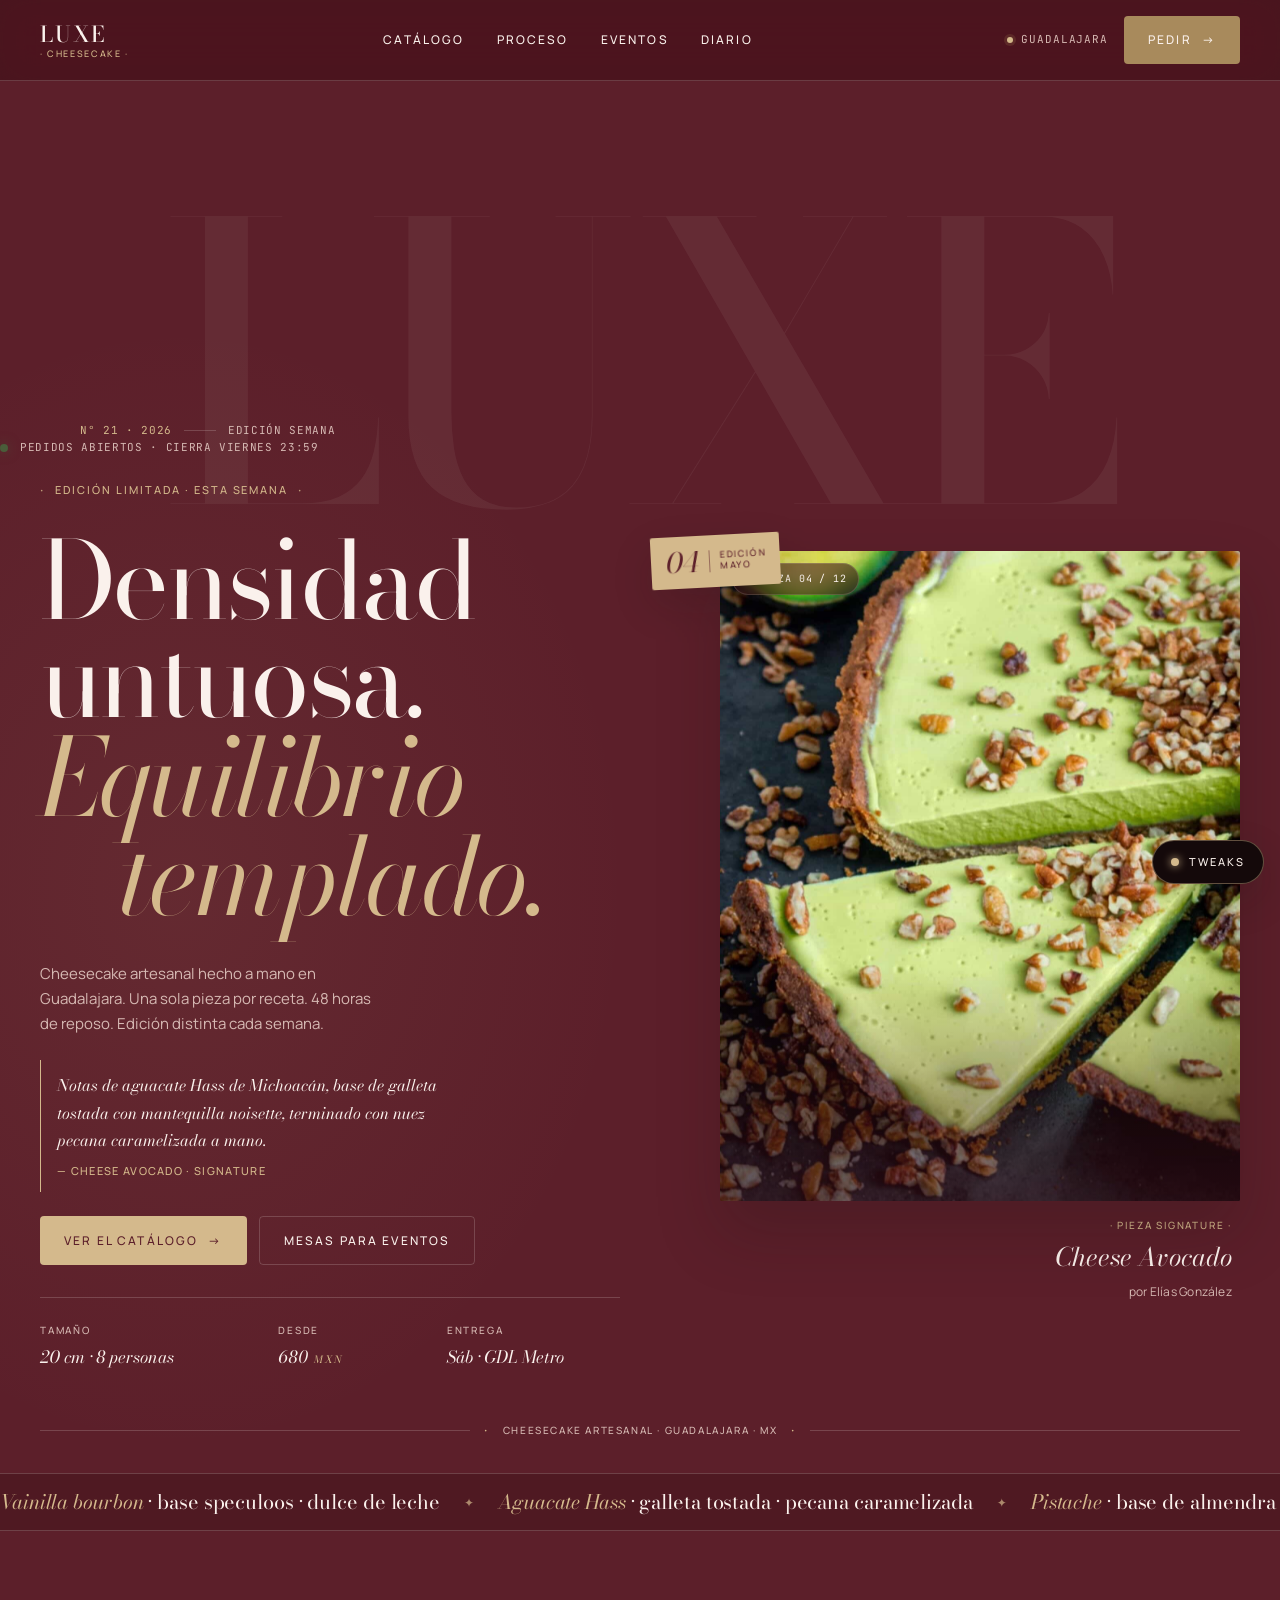
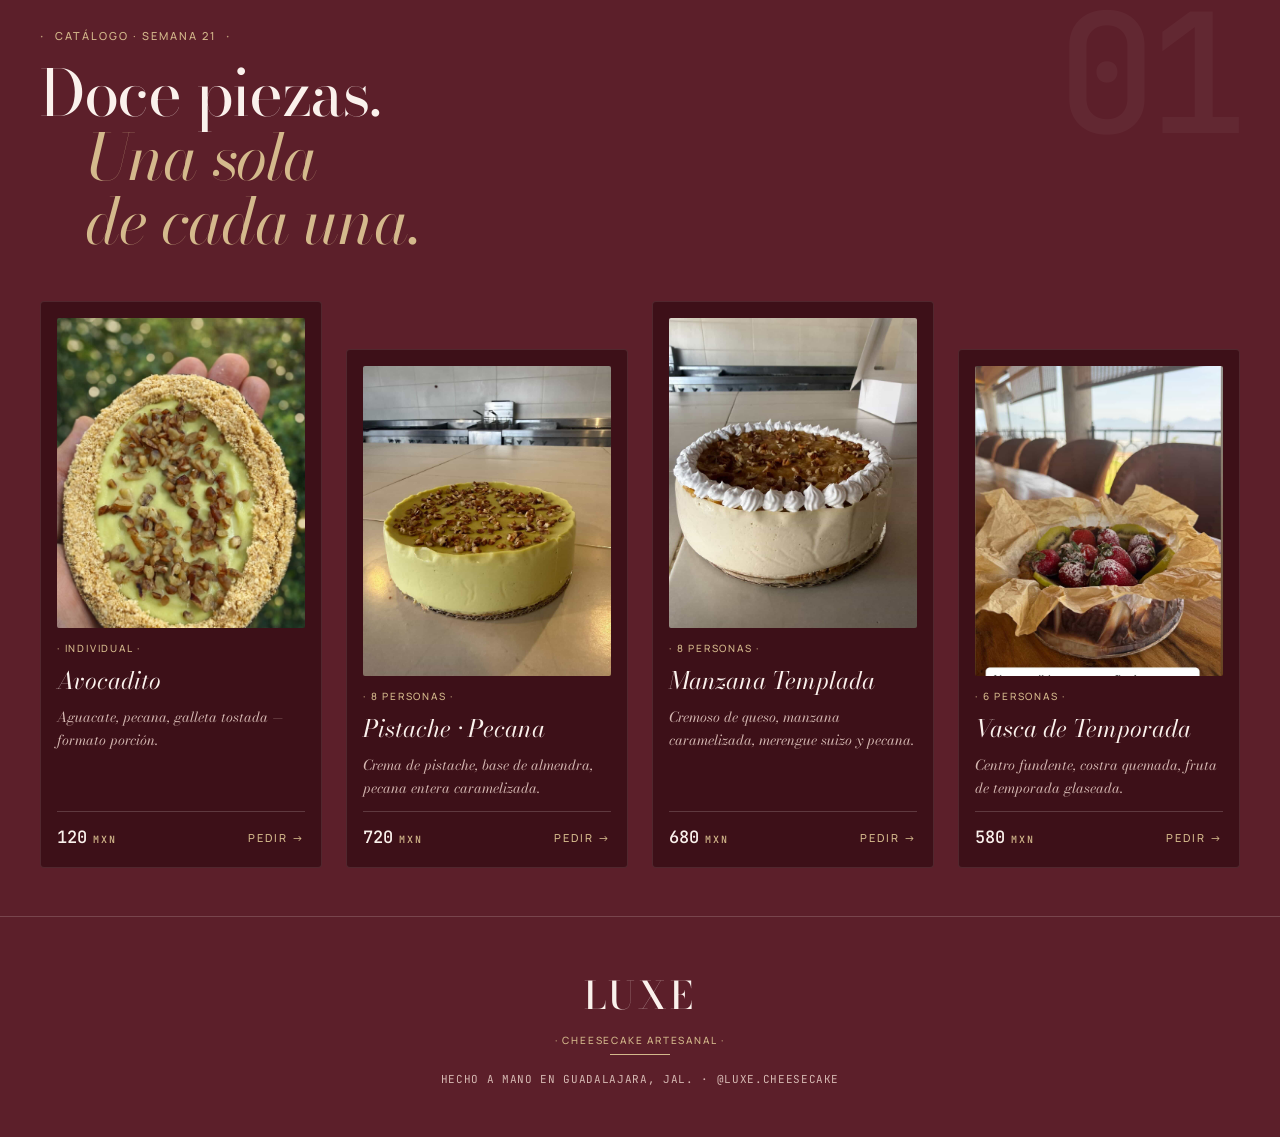
==== index.html @ f63ea3c4 "feat: landing page inicial + flow UX/UI — stagger, scroll-reveal, parallax, ambient glow - index.htm" ====
<!doctype html>
<html lang="es">
<head>
<meta charset="utf-8">
<meta name="viewport" content="width=device-width, initial-scale=1, viewport-fit=cover">
<title>LUXE Cheesecake — Cheesecake artesanal de Guadalajara</title>

<link rel="preconnect" href="https://fonts.googleapis.com">
<link rel="preconnect" href="https://fonts.gstatic.com" crossorigin>
<link rel="stylesheet" href="https://fonts.googleapis.com/css2?family=Bodoni+Moda:ital,opsz,wght@0,6..96,400;0,6..96,500;0,6..96,700;1,6..96,400;1,6..96,500;1,6..96,700&family=Manrope:wght@300;400;500;600;700&family=JetBrains+Mono:wght@400;500&display=swap">

<link rel="stylesheet" href="tokens.css">
<link rel="stylesheet" href="hero.css">
</head>
<body data-mode="cocoa">

<!-- ============================================================
     NAV
============================================================ -->
<header class="nav" data-screen-label="Nav">
  <div class="nav__inner">
    <a href="#" class="nav__brand" aria-label="LUXE Cheesecake — inicio">
      <span class="nav__word">LUXE</span>
      <span class="nav__caption">· Cheesecake ·</span>
    </a>

    <nav class="nav__links" aria-label="Principal">
      <a href="#catalogo">Catálogo</a>
      <a href="#proceso">Proceso</a>
      <a href="#eventos">Eventos</a>
      <a href="#diario">Diario</a>
    </nav>

    <div class="nav__actions">
      <span class="nav__city" aria-hidden="true">
        <span class="nav__city-dot"></span>
        Guadalajara
      </span>
      <a href="#pedir" class="btn btn--bronze">Pedir <span aria-hidden="true">→</span></a>
    </div>

    <button class="nav__menu" aria-label="Abrir menú">
      <span></span><span></span>
    </button>
  </div>
</header>


<!-- ============================================================
     HERO
============================================================ -->
<main class="hero" data-screen-label="Hero">

  <!-- watermark wordmark behind everything -->
  <div class="hero__watermark" aria-hidden="true">LUXE</div>

  <!-- left rail meta -->
  <aside class="hero__rail" aria-hidden="true">
    <span class="hero__rail-num">N° 21 · 2026</span>
    <span class="hero__rail-line"></span>
    <span class="hero__rail-label">Edición semana</span>
  </aside>

  <!-- right rail status -->
  <aside class="hero__status" aria-hidden="true">
    <span class="hero__status-dot"></span>
    <span class="hero__status-text">Pedidos abiertos · cierra viernes 23:59</span>
  </aside>

  <div class="hero__grid">

    <!-- LEFT — copy -->
    <div class="hero__copy">

      <p class="eyebrow">
        <span class="eyebrow__dot">·</span>
        Edición limitada · Esta semana
        <span class="eyebrow__dot">·</span>
      </p>

      <h1 class="hero__title">
        <span class="hero__title-line">Densidad untuosa.</span>
        <span class="hero__title-line"><em>Equilibrio</em></span>
        <span class="hero__title-line"><em>templado.</em></span>
      </h1>

      <p class="hero__lede">
        Cheesecake artesanal hecho a mano en Guadalajara.
        Una sola pieza por receta. 48 horas de reposo.
        Edición distinta cada semana.
      </p>

      <blockquote class="tasting-note">
        <p>
          <em>Notas de aguacate Hass de Michoacán,
          base de galleta tostada con mantequilla noisette,
          terminado con nuez pecana caramelizada a mano.</em>
        </p>
        <cite>— Cheese Avocado · signature</cite>
      </blockquote>

      <div class="hero__cta-row">
        <a href="#catalogo" class="btn btn--primary">
          Ver el catálogo
          <span class="btn__arrow" aria-hidden="true">→</span>
        </a>
        <a href="#eventos" class="btn btn--ghost">
          Mesas para eventos
        </a>
      </div>

      <dl class="hero__specs">
        <div>
          <dt>Tamaño</dt>
          <dd>20 cm · 8 personas</dd>
        </div>
        <div>
          <dt>Desde</dt>
          <dd class="price"><span class="price__amount">680</span><span class="price__currency">MXN</span></dd>
        </div>
        <div>
          <dt>Entrega</dt>
          <dd>Sáb · GDL Metro</dd>
        </div>
      </dl>
    </div>

    <!-- RIGHT — photo -->
    <figure class="hero__photo">
      <div class="hero__photo-frame">
        <img
          src="assets/cheese-avocado-editorial.jpg"
          alt="Cheese Avocado: cheesecake artesanal de aguacate con nuez pecana sobre base oscura"
          fetchpriority="high">
        <span class="hero__photo-meta">
          <span class="hero__photo-meta-dot"></span>
          Pieza 04 / 12
        </span>
      </div>

      <figcaption class="hero__photo-caption">
        <span class="hero__photo-caption-eyebrow">· Pieza signature ·</span>
        <span class="hero__photo-caption-name"><em>Cheese Avocado</em></span>
        <span class="hero__photo-caption-by">por Elías González</span>
      </figcaption>

      <!-- floating tag -->
      <span class="hero__photo-tag">
        <span class="hero__photo-tag-num">04</span>
        <span class="hero__photo-tag-divider"></span>
        <span class="hero__photo-tag-label">Edición<br>Mayo</span>
      </span>
    </figure>
  </div>

  <!-- bottom rule + scroll cue -->
  <div class="hero__floor">
    <div class="hero__floor-lockup">
      <span class="hero__floor-rule"></span>
      <span class="hero__floor-mark">·</span>
      <span class="hero__floor-text">Cheesecake artesanal · Guadalajara · MX</span>
      <span class="hero__floor-mark">·</span>
      <span class="hero__floor-rule"></span>
    </div>
  </div>

</main>


<!-- ============================================================
     TICKER — tasting notes marquee
============================================================ -->
<section class="ticker" aria-hidden="true">
  <div class="ticker__track">
    <!-- repeat content twice for seamless loop -->
    <div class="ticker__group">
      <span class="ticker__item"><em>Vainilla bourbon</em> · base speculoos · dulce de leche</span>
      <span class="ticker__dot">✦</span>
      <span class="ticker__item"><em>Aguacate Hass</em> · galleta tostada · pecana caramelizada</span>
      <span class="ticker__dot">✦</span>
      <span class="ticker__item"><em>Pistache</em> · base de almendra · pecana entera</span>
      <span class="ticker__dot">✦</span>
      <span class="ticker__item"><em>Manzana caramelizada</em> · cremoso de queso · merengue suizo</span>
      <span class="ticker__dot">✦</span>
      <span class="ticker__item"><em>Limón Persa</em> · galleta cremosa · ralladura fresca</span>
      <span class="ticker__dot">✦</span>
      <span class="ticker__item"><em>Tarta vasca</em> · centro fundente · fruta de temporada</span>
      <span class="ticker__dot">✦</span>
    </div>
    <div class="ticker__group" aria-hidden="true">
      <span class="ticker__item"><em>Vainilla bourbon</em> · base speculoos · dulce de leche</span>
      <span class="ticker__dot">✦</span>
      <span class="ticker__item"><em>Aguacate Hass</em> · galleta tostada · pecana caramelizada</span>
      <span class="ticker__dot">✦</span>
      <span class="ticker__item"><em>Pistache</em> · base de almendra · pecana entera</span>
      <span class="ticker__dot">✦</span>
      <span class="ticker__item"><em>Manzana caramelizada</em> · cremoso de queso · merengue suizo</span>
      <span class="ticker__dot">✦</span>
      <span class="ticker__item"><em>Limón Persa</em> · galleta cremosa · ralladura fresca</span>
      <span class="ticker__dot">✦</span>
      <span class="ticker__item"><em>Tarta vasca</em> · centro fundente · fruta de temporada</span>
      <span class="ticker__dot">✦</span>
    </div>
  </div>
</section>


<!-- ============================================================
     ESTA SEMANA — mini gallery to round out the page
============================================================ -->
<section class="thisweek" id="catalogo" data-screen-label="Esta semana">
  <header class="thisweek__head">
    <span class="thisweek__num" aria-hidden="true">01</span>
    <p class="eyebrow eyebrow--solo">
      <span class="eyebrow__dot">·</span>
      Catálogo · Semana 21
      <span class="eyebrow__dot">·</span>
    </p>
    <h2 class="thisweek__title">
      Doce piezas.
      <span class="thisweek__title-cont"><em>Una sola</em><br><em>de cada una.</em></span>
    </h2>
  </header>

  <div class="thisweek__grid">
    <article class="card">
      <div class="card__img">
        <img src="assets/avocadito-hand.jpg" alt="Avocadito individual" loading="lazy">
      </div>
      <p class="card__cat">· Individual ·</p>
      <h3 class="card__name"><em>Avocadito</em></h3>
      <p class="card__note"><em>Aguacate, pecana, galleta tostada — formato porción.</em></p>
      <div class="card__foot">
        <span class="price"><span class="price__amount">120</span><span class="price__currency">MXN</span></span>
        <a href="#" class="card__cta">Pedir →</a>
      </div>
    </article>

    <article class="card">
      <div class="card__img">
        <img src="assets/pistache.jpg" alt="Cheesecake de pistache con pecana" loading="lazy">
      </div>
      <p class="card__cat">· 8 personas ·</p>
      <h3 class="card__name"><em>Pistache · Pecana</em></h3>
      <p class="card__note"><em>Crema de pistache, base de almendra, pecana entera caramelizada.</em></p>
      <div class="card__foot">
        <span class="price"><span class="price__amount">720</span><span class="price__currency">MXN</span></span>
        <a href="#" class="card__cta">Pedir →</a>
      </div>
    </article>

    <article class="card">
      <div class="card__img">
        <img src="assets/merengue-caramelo.jpg" alt="Cheesecake con merengue y caramelo" loading="lazy">
      </div>
      <p class="card__cat">· 8 personas ·</p>
      <h3 class="card__name"><em>Manzana Templada</em></h3>
      <p class="card__note"><em>Cremoso de queso, manzana caramelizada, merengue suizo y pecana.</em></p>
      <div class="card__foot">
        <span class="price"><span class="price__amount">680</span><span class="price__currency">MXN</span></span>
        <a href="#" class="card__cta">Pedir →</a>
      </div>
    </article>

    <article class="card">
      <div class="card__img">
        <img src="assets/tarta-vasca.jpg" alt="Tarta vasca con fresa y kiwi" loading="lazy">
      </div>
      <p class="card__cat">· 6 personas ·</p>
      <h3 class="card__name"><em>Vasca de Temporada</em></h3>
      <p class="card__note"><em>Centro fundente, costra quemada, fruta de temporada glaseada.</em></p>
      <div class="card__foot">
        <span class="price"><span class="price__amount">580</span><span class="price__currency">MXN</span></span>
        <a href="#" class="card__cta">Pedir →</a>
      </div>
    </article>
  </div>
</section>


<!-- ============================================================
     FOOTER MINI
============================================================ -->
<footer class="footmini">
  <div class="footmini__lockup">
    <span class="footmini__word">LUXE</span>
    <span class="footmini__caption">· CHEESECAKE ARTESANAL ·</span>
    <span class="footmini__rule"></span>
  </div>
  <p class="footmini__sign">
    Hecho a mano en Guadalajara, Jal. · @luxe.cheesecake
  </p>
</footer>


<!-- ============================================================
     TWEAKS PANEL (mode switcher)
============================================================ -->
<div id="tweak-root"></div>

<script>
/* ------------------------------------------------------------
   EDITMODE — surface switcher (cocoa | blush | wine)
------------------------------------------------------------ */
const TWEAK_DEFAULTS = /*EDITMODE-BEGIN*/{
  "mode": "wine"
}/*EDITMODE-END*/;
</script>

<script src="hero.js" defer></script>

</body>
</html>
---- tokens.css ----
/* ============================================================
   LUXE CHEESECAKE — DESIGN TOKENS v2.0
   Sistema dual · Nude/Bronce light primary + Cocoa/Wine dark editorial
   ============================================================
   Importar antes que cualquier otra hoja:
   <link rel="stylesheet" href="/tokens.css">
   ============================================================ */

:root {
  /* ----------------------------------------------------------
     01 — COLOR
     Surface primaria: rosa polvo / nude denso (no pastel)
     Surface secundaria: cocoa / wine (dark editorial moments)
     Bridge: bronce + ink (funcionan en ambos modos)
     ---------------------------------------------------------- */

  /* ROSA / NUDE — surface primaria (evolución del blush logo) */
  --rosa-50:  #FAF1EC;   /* paper, lightest — fondo claro casi blanco cálido */
  --rosa-100: #F2DDD0;   /* blush base, fondo signature */
  --rosa-200: #E5C2AF;   /* nude midtone, cards sobre blush */
  --rosa-300: #D4A89B;   /* rosa polvo, mid signature */
  --rosa-400: #B58B74;   /* nude denso, profundidad */
  --rosa-500: #A66A5A;   /* terracota, acento drama sobre claro */

  /* BRONCE / GOLD — accent firma, bridge entre modos */
  --bronce-300: #D4B98C;   /* highlight sobre dark */
  --bronce-400: #C9A574;
  --bronce-500: #A88A5C;   /* SIGNATURE — matches "CHEESECAKE" del logo */
  --bronce-600: #8B6F44;   /* hover, focus */
  --bronce-700: #6E5632;   /* deep, sobre claro */

  /* INK — negro cálido (matches "LUXE" del logo) */
  --ink-950: #14090A;     /* dark mode surface principal */
  --ink-900: #1F1410;     /* dark mode cards */
  --ink-800: #2D1F1A;     /* dark mode elevación */
  --ink-700: #3D2A22;     /* dark mode bordes */
  --ink:     #1A1414;     /* TEXTO sobre claro / serif display LUXE */
  --ink-muted: #5C4036;
  --ink-faint: #8A6D5F;

  /* WINE — drama editorial */
  --wine:      #5C1F2A;
  --wine-deep: #3D1018;

  /* PAPER (texto sobre dark) */
  --paper:        var(--rosa-50);
  --paper-muted:  #C9B5A8;
  --paper-faint:  #8A7868;

  /* Funcionales */
  --hairline:        rgba(26, 20, 20, 0.14);
  --hairline-paper:  rgba(250, 241, 236, 0.18);
  --hairline-bronce: rgba(168, 138, 92, 0.4);

  /* Estados */
  --success: #4A5D3A;
  --error:   #8B2A2A;
  --warning: var(--bronce-600);

  /* ----------------------------------------------------------
     02 — TIPOGRAFÍA
     Display: Bodoni Moda — matches LUXE wordmark del logo (Didone)
     Body:    Manrope — clean, working sans
     Mono:    JetBrains Mono — specs y precios
     ---------------------------------------------------------- */

  --font-display: 'Bodoni Moda', 'Playfair Display', 'Times New Roman', Georgia, serif;
  --font-body:    'Manrope', -apple-system, BlinkMacSystemFont, system-ui, sans-serif;
  --font-mono:    'JetBrains Mono', 'SF Mono', Menlo, monospace;

  /* Escala fluida */
  --text-xs:    0.75rem;                            /* 12px */
  --text-sm:    0.875rem;                           /* 14px */
  --text-base:  1rem;                               /* 16px */
  --text-lg:    1.125rem;                           /* 18px */
  --text-xl:    1.25rem;                            /* 20px */
  --text-2xl:   1.5rem;                             /* 24px */
  --text-3xl:   clamp(1.75rem, 4vw, 2.25rem);       /* 28–36 */
  --text-4xl:   clamp(2rem, 5vw, 3rem);             /* 32–48 */
  --text-5xl:   clamp(2.5rem, 7vw, 4.5rem);         /* 40–72 */
  --text-display: clamp(3rem, 14vw, 10rem);         /* 48–160 — wordmark scale */

  /* Leading */
  --leading-tight:   1.0;
  --leading-snug:    1.15;
  --leading-normal:  1.4;
  --leading-relaxed: 1.6;
  --leading-loose:   1.85;

  /* Tracking */
  --tracking-tight: -0.02em;     /* display Bodoni */
  --tracking-normal: 0;
  --tracking-wide:   0.04em;
  --tracking-caps:   0.18em;     /* tracked caps signature (matches "CHEESECAKE ARTESANAL") */
  --tracking-caps-tight: 0.12em;

  /* ----------------------------------------------------------
     03 — ESPACIO
     ---------------------------------------------------------- */
  --space-1:  0.25rem;
  --space-2:  0.5rem;
  --space-3:  0.75rem;
  --space-4:  1rem;
  --space-5:  1.5rem;
  --space-6:  2rem;
  --space-7:  3rem;
  --space-8:  4rem;
  --space-9:  6rem;
  --space-10: 8rem;

  /* Contenedores */
  --container-sm:  640px;
  --container-md:  960px;
  --container-lg:  1200px;
  --container-xl:  1440px;
  --gutter:        clamp(1.25rem, 4vw, 2.5rem);

  /* ----------------------------------------------------------
     04 — RADII (luxury = mínimo)
     ---------------------------------------------------------- */
  --radius-xs:   2px;
  --radius-sm:   4px;
  --radius-md:   8px;
  --radius-lg:   12px;
  --radius-pill: 9999px;

  /* ----------------------------------------------------------
     05 — SOMBRAS (tinte cálido)
     ---------------------------------------------------------- */
  --shadow-sm: 0 1px 2px rgba(26, 20, 20, 0.06);
  --shadow-md: 0 4px 16px rgba(26, 20, 20, 0.10);
  --shadow-lg: 0 16px 40px rgba(26, 20, 20, 0.16);
  --shadow-xl: 0 32px 64px rgba(26, 20, 20, 0.22);

  --glow-bronce: 0 0 32px rgba(168, 138, 92, 0.35);

  /* ----------------------------------------------------------
     06 — MOTION
     ---------------------------------------------------------- */
  --ease-out:    cubic-bezier(0.16, 1, 0.3, 1);
  --ease-in-out: cubic-bezier(0.65, 0, 0.35, 1);
  --duration-fast:  150ms;
  --duration-base:  240ms;
  --duration-slow:  480ms;

  /* ----------------------------------------------------------
     07 — Z-INDEX
     ---------------------------------------------------------- */
  --z-card:    10;
  --z-sticky:  100;
  --z-nav:     500;
  --z-modal:   1000;

  /* ----------------------------------------------------------
     08 — TOUCH / SAFE AREA
     ---------------------------------------------------------- */
  --touch-min: 44px;
  --safe-top:    env(safe-area-inset-top, 0);
  --safe-bottom: env(safe-area-inset-bottom, 0);
  --safe-left:   env(safe-area-inset-left, 0);
  --safe-right:  env(safe-area-inset-right, 0);
}

/* ============================================================
   THEME — Blush surface por defecto (la marca vive en claro)
   El dark mode se activa por sección con .surface-cocoa o .surface-wine
   ============================================================ */

body {
  background: var(--rosa-100);
  color: var(--ink);
  font-family: var(--font-body);
  font-size: var(--text-base);
  line-height: var(--leading-relaxed);
  -webkit-font-smoothing: antialiased;
  text-rendering: optimizeLegibility;
}

/* Surface variants — alternar por sección/canal */
.surface-blush { background: var(--rosa-100); color: var(--ink); }
.surface-nude  { background: var(--rosa-200); color: var(--ink); }
.surface-cream { background: var(--rosa-50);  color: var(--ink); }
.surface-terra { background: var(--rosa-500); color: var(--rosa-50); }
.surface-cocoa { background: var(--ink-950); color: var(--paper); }
.surface-wine  { background: var(--wine);    color: var(--rosa-50); }
---- hero.css ----
/* ============================================================
   LUXE CHEESECAKE — Hero page
   ============================================================ */

*, *::before, *::after { box-sizing: border-box; margin: 0; padding: 0; }

html { -webkit-text-size-adjust: 100%; }

body {
  font-family: var(--font-body);
  font-size: var(--text-base);
  line-height: var(--leading-relaxed);
  -webkit-font-smoothing: antialiased;
  text-rendering: optimizeLegibility;
  overflow-x: hidden;
}

img { display: block; max-width: 100%; height: auto; }
button { font: inherit; cursor: pointer; border: none; background: none; color: inherit; }
a { color: inherit; text-decoration: none; }

/* ============================================================
   MODE TOKENS  — driven by [data-mode] on <body>
============================================================ */
body {
  --hero-bg: var(--ink-950);
  --hero-fg: var(--paper);
  --hero-fg-soft: var(--paper-muted);
  --hero-accent: var(--bronce-300);
  --hero-accent-hover: var(--bronce-400);
  --hero-rule: var(--hairline-paper);
  --hero-card-bg: var(--ink-900);
  --hero-card-border: var(--ink-800);
  --hero-mode-light: 0;     /* 0 dark, 1 light */
  --hero-tint: 16, 8, 9;    /* rgb fragment for overlays */

  background: var(--hero-bg);
  color: var(--hero-fg);
  transition: background var(--duration-slow) var(--ease-out),
              color var(--duration-slow) var(--ease-out);
}

body[data-mode="blush"] {
  --hero-bg: var(--rosa-100);
  --hero-fg: var(--ink);
  --hero-fg-soft: var(--ink-muted);
  --hero-accent: var(--bronce-500);
  --hero-accent-hover: var(--bronce-600);
  --hero-rule: var(--hairline);
  --hero-card-bg: var(--rosa-50);
  --hero-card-border: var(--rosa-200);
  --hero-mode-light: 1;
  --hero-tint: 242, 221, 208;
}

body[data-mode="wine"] {
  --hero-bg: var(--wine);
  --hero-fg: var(--rosa-50);
  --hero-fg-soft: #d6b9b3;
  --hero-accent: var(--bronce-300);
  --hero-accent-hover: var(--bronce-400);
  --hero-rule: rgba(250, 241, 236, 0.18);
  --hero-card-bg: var(--wine-deep);
  --hero-card-border: rgba(250, 241, 236, 0.10);
  --hero-mode-light: 0;
  --hero-tint: 61, 16, 24;
}


/* ============================================================
   NAV
============================================================ */
.nav {
  position: sticky;
  top: 0;
  z-index: var(--z-nav);
  padding-top: var(--safe-top);
  background: rgba(var(--hero-tint), 0.6);
  backdrop-filter: blur(18px) saturate(120%);
  -webkit-backdrop-filter: blur(18px) saturate(120%);
  border-bottom: 1px solid var(--hero-rule);
}
.nav__inner {
  max-width: var(--container-xl);
  margin: 0 auto;
  padding: var(--space-4) var(--gutter);
  display: grid;
  grid-template-columns: auto 1fr auto;
  align-items: center;
  gap: var(--space-6);
}

.nav__brand {
  display: inline-flex;
  flex-direction: column;
  align-items: flex-start;
  line-height: 1;
  gap: 4px;
}
.nav__word {
  font-family: var(--font-display);
  font-weight: 500;
  font-size: 22px;
  letter-spacing: 0.08em;
  color: var(--hero-fg);
}
.nav__caption {
  font-family: var(--font-body);
  font-weight: 500;
  font-size: 9px;
  letter-spacing: var(--tracking-caps);
  text-transform: uppercase;
  color: var(--hero-accent);
}

.nav__links {
  display: flex;
  gap: var(--space-6);
  justify-content: center;
  font-family: var(--font-body);
  font-weight: 500;
  font-size: 12px;
  letter-spacing: var(--tracking-caps);
  text-transform: uppercase;
  color: var(--hero-fg);
}
.nav__links a {
  position: relative;
  padding: 8px 0;
  transition: color var(--duration-base) var(--ease-out);
}
.nav__links a::after {
  content: "";
  position: absolute;
  left: 0; right: 0; bottom: 2px;
  height: 1px;
  background: var(--hero-accent);
  transform: scaleX(0);
  transform-origin: left;
  transition: transform var(--duration-base) var(--ease-out);
}
.nav__links a:hover { color: var(--hero-accent); }
.nav__links a:hover::after { transform: scaleX(1); }

.nav__actions {
  display: flex;
  align-items: center;
  gap: var(--space-4);
}
.nav__city {
  display: inline-flex;
  align-items: center;
  gap: 8px;
  font-family: var(--font-mono);
  font-size: 11px;
  letter-spacing: 0.08em;
  text-transform: uppercase;
  color: var(--hero-fg-soft);
}
.nav__city-dot {
  width: 6px; height: 6px;
  border-radius: 50%;
  background: var(--hero-accent);
  box-shadow: 0 0 0 3px rgba(168, 138, 92, 0.18);
  animation: pulse 2.4s ease-in-out infinite;
}
@keyframes pulse {
  0%, 100% { box-shadow: 0 0 0 3px rgba(168, 138, 92, 0.18); }
  50%      { box-shadow: 0 0 0 6px rgba(168, 138, 92, 0.05); }
}

.nav__menu { display: none; width: 44px; height: 44px; flex-direction: column; gap: 5px; justify-content: center; align-items: center; }
.nav__menu span { width: 22px; height: 1px; background: var(--hero-fg); }

@media (max-width: 900px) {
  .nav__inner { grid-template-columns: auto 1fr auto; gap: var(--space-3); }
  .nav__links { display: none; }
  .nav__city { display: none; }
  .nav__menu { display: flex; }
}


/* ============================================================
   BUTTONS
============================================================ */
.btn {
  display: inline-flex;
  align-items: center;
  justify-content: center;
  gap: 10px;
  min-height: 48px;
  padding: 14px var(--space-5);
  font-family: var(--font-body);
  font-weight: 500;
  font-size: 12px;
  letter-spacing: var(--tracking-caps);
  text-transform: uppercase;
  border-radius: var(--radius-sm);
  transition: all var(--duration-base) var(--ease-out);
  white-space: nowrap;
}
.btn__arrow { transition: transform var(--duration-base) var(--ease-out); }
.btn:hover .btn__arrow { transform: translateX(4px); }

.btn--bronze {
  background: var(--bronce-500);
  color: var(--rosa-50);
}
.btn--bronze:hover {
  background: var(--bronce-600);
  box-shadow: var(--glow-bronce);
}

.btn--primary {
  background: var(--hero-accent);
  color: var(--hero-bg);
}
.btn--primary:hover {
  background: var(--hero-accent-hover);
  box-shadow: var(--glow-bronce);
}

.btn--ghost {
  background: transparent;
  color: var(--hero-fg);
  border: 1px solid var(--hero-rule);
}
.btn--ghost:hover {
  border-color: var(--hero-accent);
  color: var(--hero-accent);
}


/* ============================================================
   EYEBROW (signature caption pattern)
============================================================ */
.eyebrow {
  display: inline-flex;
  align-items: center;
  gap: 10px;
  font-family: var(--font-body);
  font-weight: 500;
  font-size: 11px;
  letter-spacing: var(--tracking-caps);
  text-transform: uppercase;
  color: var(--hero-accent);
}
.eyebrow__dot {
  font-size: 14px;
  line-height: 0;
  opacity: 0.8;
}
.eyebrow--solo {
  display: inline-flex;
}


/* ============================================================
   HERO
============================================================ */
.hero {
  position: relative;
  min-height: calc(100svh - 64px);
  padding: var(--space-7) var(--gutter) var(--space-6);
  overflow: hidden;
  isolation: isolate;
}

/* WATERMARK wordmark */
.hero__watermark {
  position: absolute;
  inset: auto 0 -8vw 0;
  text-align: center;
  font-family: var(--font-display);
  font-weight: 500;
  font-size: clamp(180px, 30vw, 460px);
  letter-spacing: -0.03em;
  line-height: 0.7;
  color: var(--hero-fg);
  opacity: 0.035;
  pointer-events: none;
  z-index: -1;
  user-select: none;
  will-change: transform;
  transition: opacity var(--duration-slow) var(--ease-out);
}
body[data-mode="blush"] .hero__watermark { opacity: 0.06; }
body[data-mode="wine"] .hero__watermark { opacity: 0.055; }

/* RAILS (left + right floating meta) */
.hero__rail,
.hero__status {
  position: absolute;
  top: var(--space-5);
  display: flex;
  align-items: center;
  gap: 12px;
  font-family: var(--font-mono);
  font-size: 11px;
  letter-spacing: 0.06em;
  text-transform: uppercase;
  color: var(--hero-fg-soft);
  z-index: 1;
}
.hero__rail { left: var(--gutter); }
.hero__status { right: var(--gutter); }

.hero__rail-num { color: var(--hero-accent); }
.hero__rail-line {
  width: 32px; height: 1px;
  background: var(--hero-rule);
}
.hero__status-dot {
  width: 8px; height: 8px;
  background: var(--success);
  border-radius: 50%;
  box-shadow: 0 0 12px rgba(74, 93, 58, 0.6);
}

@media (max-width: 900px) {
  .hero__rail, .hero__status { display: none; }
}


/* ============================================================
   HERO GRID
============================================================ */
.hero__grid {
  max-width: var(--container-xl);
  margin: 0 auto;
  display: grid;
  grid-template-columns: 1.05fr 0.95fr;
  gap: clamp(2rem, 5vw, 5rem);
  align-items: center;
  min-height: calc(100svh - 200px);
  padding-top: var(--space-7);
}

@media (max-width: 900px) {
  .hero { padding-top: var(--space-5); }
  .hero__grid {
    grid-template-columns: 1fr;
    min-height: 0;
    padding-top: var(--space-5);
    gap: var(--space-6);
  }
}


/* ============================================================
   HERO COPY (left)
============================================================ */
.hero__copy {
  display: flex;
  flex-direction: column;
  gap: var(--space-5);
  max-width: 580px;
}

.hero__title {
  font-family: var(--font-display);
  font-weight: 400;
  font-size: clamp(48px, 8.4vw, 132px);
  line-height: 0.92;
  letter-spacing: -0.025em;
  color: var(--hero-fg);
  margin: var(--space-2) 0 var(--space-3);
}
.hero__title-line {
  display: block;
  animation: rise var(--duration-slow) var(--ease-out) both;
}
.hero__title-line:nth-child(1) { animation-delay: 80ms; }
.hero__title-line:nth-child(2) { animation-delay: 220ms; }
.hero__title-line:nth-child(3) { animation-delay: 340ms; }
.hero__title em {
  font-style: italic;
  font-weight: 400;
  color: var(--hero-accent);
}
.hero__title-line:nth-child(2) em,
.hero__title-line:nth-child(3) em {
  /* slight indent on italic continuation for editorial rhythm */
  display: inline-block;
}
.hero__title-line:nth-child(3) {
  padding-left: clamp(1.5rem, 6vw, 5rem);
}

@keyframes rise {
  from { transform: translateY(18px); filter: blur(2px); }
  to   { transform: translateY(0); filter: blur(0); }
}

.hero__lede {
  font-family: var(--font-body);
  font-weight: 400;
  font-size: clamp(15px, 1.05vw, 17px);
  line-height: 1.65;
  color: var(--hero-fg-soft);
  max-width: 38ch;
  animation: rise var(--duration-slow) var(--ease-out) 480ms both;
}

/* TASTING NOTE */
.tasting-note {
  position: relative;
  padding: var(--space-3) 0 var(--space-3) var(--space-4);
  border-left: 1px solid var(--hero-accent);
  max-width: 42ch;
  animation: rise var(--duration-slow) var(--ease-out) 620ms both;
}
.tasting-note p {
  font-family: var(--font-display);
  font-weight: 400;
  font-style: italic;
  font-size: clamp(16px, 1.1vw, 19px);
  line-height: 1.7;
  color: var(--hero-fg);
}
.tasting-note p em { font-style: italic; }
.tasting-note cite {
  display: block;
  margin-top: var(--space-2);
  font-family: var(--font-body);
  font-style: normal;
  font-weight: 500;
  font-size: 11px;
  letter-spacing: var(--tracking-caps-tight);
  text-transform: uppercase;
  color: var(--hero-accent);
}

/* CTA row */
.hero__cta-row {
  display: flex;
  gap: var(--space-3);
  flex-wrap: wrap;
  animation: rise var(--duration-slow) var(--ease-out) 760ms both;
}

/* SPECS */
.hero__specs {
  display: grid;
  grid-template-columns: repeat(3, auto);
  gap: clamp(1.5rem, 4vw, 3rem);
  padding-top: var(--space-5);
  margin-top: var(--space-2);
  border-top: 1px solid var(--hero-rule);
  animation: rise var(--duration-slow) var(--ease-out) 900ms both;
}
.hero__specs > div {
  display: flex;
  flex-direction: column;
  gap: 6px;
  min-width: 0;
}
.hero__specs dt {
  font-family: var(--font-body);
  font-weight: 500;
  font-size: 10px;
  letter-spacing: var(--tracking-caps);
  text-transform: uppercase;
  color: var(--hero-fg-soft);
}
.hero__specs dd {
  font-family: var(--font-display);
  font-weight: 400;
  font-style: italic;
  font-size: 17px;
  color: var(--hero-fg);
}

.price {
  display: inline-flex;
  align-items: baseline;
  gap: 6px;
  font-family: var(--font-mono);
  font-weight: 500;
  font-variant-numeric: tabular-nums;
  font-style: normal;
}
.price__amount { font-size: 17px; color: var(--hero-fg); }
.price__currency {
  font-size: 10px;
  letter-spacing: var(--tracking-caps);
  text-transform: uppercase;
  color: var(--hero-accent);
}


/* ============================================================
   HERO PHOTO (right)
============================================================ */
.hero__photo {
  position: relative;
  display: flex;
  flex-direction: column;
  align-items: flex-end;
  gap: var(--space-4);
  animation: rise var(--duration-slow) var(--ease-out) 300ms both;
}

.hero__photo-frame {
  position: relative;
  width: 100%;
  max-width: 520px;
  aspect-ratio: 4 / 5;
  background: var(--hero-card-bg);
  overflow: hidden;
  border-radius: 2px;
  box-shadow: var(--shadow-xl);
}
.hero__photo-frame img {
  width: 100%;
  height: 100%;
  object-fit: cover;
  object-position: center 65%;
  transition: transform 1.6s var(--ease-out), filter var(--duration-slow) var(--ease-out);
}
.hero__photo:hover .hero__photo-frame img { transform: scale(1.03); }

/* hide AVOCADITO watermark in lower-right with a gradient mask */
.hero__photo-frame::after {
  content: "";
  position: absolute;
  inset: auto 0 0 0;
  height: 36%;
  background: linear-gradient(to top, rgba(var(--hero-tint), 0.55), transparent);
  pointer-events: none;
}

.hero__photo-meta {
  position: absolute;
  top: var(--space-3); left: var(--space-3);
  display: inline-flex;
  align-items: center;
  gap: 8px;
  padding: 7px 12px;
  background: rgba(var(--hero-tint), 0.55);
  backdrop-filter: blur(8px);
  -webkit-backdrop-filter: blur(8px);
  border: 1px solid rgba(250, 241, 236, 0.15);
  border-radius: var(--radius-pill);
  font-family: var(--font-mono);
  font-size: 10px;
  letter-spacing: 0.08em;
  text-transform: uppercase;
  color: var(--paper);
}
.hero__photo-meta-dot {
  width: 5px; height: 5px;
  background: var(--bronce-300);
  border-radius: 50%;
}

.hero__photo-caption {
  display: flex;
  flex-direction: column;
  align-items: flex-end;
  text-align: right;
  gap: 4px;
  padding-right: var(--space-2);
}
.hero__photo-caption-eyebrow {
  font-family: var(--font-body);
  font-weight: 500;
  font-size: 10px;
  letter-spacing: var(--tracking-caps);
  text-transform: uppercase;
  color: var(--hero-accent);
}
.hero__photo-caption-name {
  font-family: var(--font-display);
  font-style: italic;
  font-size: clamp(22px, 2vw, 28px);
  color: var(--hero-fg);
}
.hero__photo-caption-by {
  font-family: var(--font-body);
  font-size: 12px;
  color: var(--hero-fg-soft);
  letter-spacing: 0.02em;
}

/* FLOATING tag — square date stamp */
.hero__photo-tag {
  position: absolute;
  top: -16px;
  right: calc(100% - 80px);
  display: grid;
  grid-template-columns: auto 1px auto;
  align-items: center;
  gap: 10px;
  padding: 12px 14px;
  background: var(--hero-accent);
  color: var(--hero-bg);
  border-radius: 2px;
  font-family: var(--font-display);
  box-shadow: var(--shadow-lg);
  transform: rotate(-3deg);
  z-index: 2;
}
.hero__photo-tag-num {
  font-size: 28px;
  font-style: italic;
  font-weight: 400;
  line-height: 1;
}
.hero__photo-tag-divider {
  width: 1px; height: 22px;
  background: currentColor;
  opacity: 0.5;
}
.hero__photo-tag-label {
  font-family: var(--font-body);
  font-weight: 500;
  font-size: 9px;
  letter-spacing: var(--tracking-caps);
  text-transform: uppercase;
  line-height: 1.2;
}

@media (max-width: 900px) {
  .hero__photo { align-items: center; }
  .hero__photo-frame { max-width: 100%; }
  .hero__photo-caption { align-items: center; text-align: center; }
  .hero__photo-tag {
    right: auto;
    left: var(--space-3);
    top: var(--space-3);
  }
}


/* ============================================================
   HERO FLOOR — bottom rule with lockup
============================================================ */
.hero__floor {
  max-width: var(--container-xl);
  margin: var(--space-7) auto 0;
}
.hero__floor-lockup {
  display: flex;
  align-items: center;
  gap: 14px;
  font-family: var(--font-body);
  font-weight: 500;
  font-size: 10px;
  letter-spacing: var(--tracking-caps);
  text-transform: uppercase;
  color: var(--hero-accent);
}
.hero__floor-rule {
  flex: 1;
  height: 1px;
  background: var(--hero-rule);
}
.hero__floor-mark {
  color: var(--hero-accent);
  font-size: 14px;
}
.hero__floor-text {
  color: var(--hero-fg-soft);
  letter-spacing: 0.16em;
}


/* ============================================================
   TICKER — tasting notes marquee
============================================================ */
.ticker {
  border-block: 1px solid var(--hero-rule);
  padding: var(--space-3) 0;
  overflow: hidden;
  background: rgba(var(--hero-tint), 0.4);
}
.ticker__track {
  display: flex;
  gap: var(--space-5);
  width: max-content;
  animation: ticker 60s linear infinite;
}
.ticker__group {
  display: flex;
  gap: var(--space-5);
  align-items: center;
  flex-shrink: 0;
}
.ticker__item {
  font-family: var(--font-display);
  font-size: 20px;
  letter-spacing: -0.005em;
  color: var(--hero-fg);
}
.ticker__item em {
  font-style: italic;
  color: var(--hero-accent);
}
.ticker__dot {
  color: var(--hero-accent);
  font-size: 12px;
  opacity: 0.7;
}
@keyframes ticker {
  to { transform: translateX(-50%); }
}


/* ============================================================
   ESTA SEMANA — supporting catalog strip
============================================================ */
.thisweek {
  max-width: var(--container-xl);
  margin: 0 auto;
  padding: var(--space-9) var(--gutter) var(--space-7);
}
.thisweek__head {
  display: flex;
  flex-direction: column;
  gap: var(--space-4);
  align-items: flex-start;
  margin-bottom: var(--space-7);
}
.thisweek__title {
  font-family: var(--font-display);
  font-weight: 400;
  font-size: clamp(32px, 5vw, 64px);
  line-height: 1.0;
  letter-spacing: -0.02em;
  color: var(--hero-fg);
  max-width: 14ch;
}
.thisweek__title em {
  font-style: italic;
  color: var(--hero-accent);
}

.thisweek__grid {
  display: grid;
  grid-template-columns: repeat(4, 1fr);
  gap: var(--space-5);
}
@media (max-width: 1100px) {
  .thisweek__grid { grid-template-columns: repeat(2, 1fr); }
}
@media (max-width: 600px) {
  .thisweek__grid { grid-template-columns: 1fr; }
}

.card {
  display: flex;
  flex-direction: column;
  gap: var(--space-3);
  padding: var(--space-4);
  background: var(--hero-card-bg);
  border: 1px solid var(--hero-card-border);
  border-radius: var(--radius-sm);
  transition: transform var(--duration-base) var(--ease-out),
              border-color var(--duration-base) var(--ease-out);
}
.card:hover {
  transform: translateY(-2px);
  border-color: var(--hero-accent);
}
.card__img {
  aspect-ratio: 4/5;
  overflow: hidden;
  border-radius: var(--radius-xs);
  background: rgba(var(--hero-tint), 0.5);
}
.card__img img {
  width: 100%; height: 100%;
  object-fit: cover;
  transition: transform 800ms var(--ease-out);
}
.card:hover .card__img img { transform: scale(1.04); }

.card__cat {
  font-family: var(--font-body);
  font-weight: 500;
  font-size: 10px;
  letter-spacing: var(--tracking-caps);
  text-transform: uppercase;
  color: var(--hero-accent);
}
.card__name {
  font-family: var(--font-display);
  font-weight: 400;
  font-style: italic;
  font-size: 24px;
  line-height: 1.1;
  color: var(--hero-fg);
}
.card__note {
  font-family: var(--font-display);
  font-style: italic;
  font-size: 14px;
  line-height: 1.6;
  color: var(--hero-fg-soft);
  flex: 1;
}
.card__foot {
  display: flex;
  justify-content: space-between;
  align-items: center;
  padding-top: var(--space-3);
  border-top: 1px solid var(--hero-rule);
}
.card__cta {
  font-family: var(--font-body);
  font-weight: 500;
  font-size: 11px;
  letter-spacing: var(--tracking-caps);
  text-transform: uppercase;
  color: var(--hero-accent);
  transition: color var(--duration-base);
}
.card__cta:hover { color: var(--hero-accent-hover); }


/* ============================================================
   FOOT MINI
============================================================ */
.footmini {
  padding: var(--space-7) var(--gutter) calc(var(--space-7) + var(--safe-bottom));
  border-top: 1px solid var(--hero-rule);
  display: flex;
  flex-direction: column;
  align-items: center;
  gap: var(--space-4);
}
.footmini__lockup {
  display: flex;
  flex-direction: column;
  align-items: center;
  gap: 6px;
}
.footmini__word {
  font-family: var(--font-display);
  font-weight: 500;
  font-size: 38px;
  letter-spacing: 0.08em;
  color: var(--hero-fg);
}
.footmini__caption {
  font-family: var(--font-body);
  font-weight: 500;
  font-size: 10px;
  letter-spacing: var(--tracking-caps);
  text-transform: uppercase;
  color: var(--hero-accent);
}
.footmini__rule {
  width: 60px;
  height: 1px;
  background: var(--hero-accent);
}
.footmini__sign {
  font-family: var(--font-mono);
  font-size: 11px;
  letter-spacing: 0.06em;
  color: var(--hero-fg-soft);
  text-transform: uppercase;
}


/* ============================================================
   MOBILE TWEAKS
============================================================ */
@media (max-width: 600px) {
  .hero__title { letter-spacing: -0.02em; }
  .hero__title-line:nth-child(3) { padding-left: 1.5rem; }
  .hero__specs { grid-template-columns: repeat(3, auto); gap: 1.25rem; }
  .hero__specs dd { font-size: 15px; }
  .nav__brand .nav__caption { font-size: 8px; }
  .hero__cta-row .btn { flex: 1; min-width: 0; }
  .btn { padding: 14px var(--space-4); font-size: 11px; }
}


/* ============================================================
   TWEAKS PANEL
============================================================ */
.tweaks {
  position: fixed;
  bottom: calc(var(--space-4) + var(--safe-bottom));
  right: var(--space-4);
  z-index: var(--z-modal);
  font-family: var(--font-body);
}

.tweaks__handle {
  display: inline-flex;
  align-items: center;
  gap: 10px;
  padding: 12px 18px;
  background: var(--ink-950);
  color: var(--paper);
  border: 1px solid rgba(212, 185, 140, 0.4);
  border-radius: var(--radius-pill);
  font-weight: 500;
  font-size: 11px;
  letter-spacing: var(--tracking-caps);
  text-transform: uppercase;
  box-shadow: var(--shadow-lg);
  transition: transform var(--duration-base) var(--ease-out),
              box-shadow var(--duration-base) var(--ease-out);
}
.tweaks__handle:hover {
  transform: translateY(-1px);
  box-shadow: var(--shadow-xl), var(--glow-bronce);
}
.tweaks__handle-dot {
  width: 8px; height: 8px;
  background: var(--bronce-300);
  border-radius: 50%;
  box-shadow: 0 0 8px var(--bronce-300);
}

.tweaks[data-open="true"] .tweaks__handle { display: none; }

.tweaks__panel {
  display: none;
  width: 320px;
  background: var(--ink-950);
  color: var(--paper);
  border: 1px solid rgba(212, 185, 140, 0.3);
  border-radius: 4px;
  padding: var(--space-5);
  box-shadow: var(--shadow-xl);
  animation: tweaksIn 320ms var(--ease-out);
}
.tweaks[data-open="true"] .tweaks__panel { display: block; }

@keyframes tweaksIn {
  from { opacity: 0; transform: translateY(8px); }
  to   { opacity: 1; transform: translateY(0); }
}

.tweaks__head {
  display: flex;
  justify-content: space-between;
  align-items: flex-start;
  margin-bottom: var(--space-3);
}
.tweaks__eyebrow {
  font-weight: 500;
  font-size: 10px;
  letter-spacing: var(--tracking-caps);
  text-transform: uppercase;
  color: var(--bronce-300);
  margin-bottom: 4px;
}
.tweaks__title {
  font-family: var(--font-display);
  font-weight: 400;
  font-style: italic;
  font-size: 22px;
  color: var(--paper);
  line-height: 1.1;
}
.tweaks__close {
  width: 32px; height: 32px;
  display: grid; place-items: center;
  font-size: 24px;
  color: var(--paper-muted);
  border-radius: 50%;
  transition: color var(--duration-base), background var(--duration-base);
}
.tweaks__close:hover {
  color: var(--paper);
  background: rgba(212, 185, 140, 0.1);
}

.tweaks__hint {
  font-size: 12px;
  line-height: 1.5;
  color: var(--paper-muted);
  margin-bottom: var(--space-4);
  padding-bottom: var(--space-3);
  border-bottom: 1px solid rgba(250, 241, 236, 0.1);
}

.tweaks__modes {
  display: flex;
  flex-direction: column;
  gap: 8px;
}

.modecard {
  display: grid;
  grid-template-columns: 36px 1fr;
  align-items: center;
  gap: 14px;
  padding: 10px 12px;
  background: transparent;
  border: 1px solid rgba(250, 241, 236, 0.12);
  border-radius: var(--radius-sm);
  text-align: left;
  color: var(--paper);
  transition: all var(--duration-base) var(--ease-out);
}
.modecard:hover {
  border-color: rgba(212, 185, 140, 0.5);
  background: rgba(212, 185, 140, 0.05);
}
.modecard[aria-pressed="true"] {
  border-color: var(--bronce-300);
  background: rgba(212, 185, 140, 0.08);
  box-shadow: inset 0 0 0 1px var(--bronce-300);
}

.modecard__swatch {
  position: relative;
  width: 36px; height: 36px;
  border-radius: 2px;
  overflow: hidden;
  border: 1px solid rgba(250, 241, 236, 0.15);
}
.modecard__swatch--cocoa { background: #14090A; }
.modecard__swatch--blush { background: #F2DDD0; }
.modecard__swatch--wine  { background: #5C1F2A; }
.modecard__accent {
  position: absolute;
  bottom: 4px; right: 4px;
  width: 10px; height: 10px;
  border-radius: 50%;
}

.modecard__label {
  display: flex;
  flex-direction: column;
  gap: 2px;
  min-width: 0;
}
.modecard__label strong {
  font-family: var(--font-display);
  font-weight: 500;
  font-style: normal;
  font-size: 15px;
  letter-spacing: 0.04em;
  text-transform: uppercase;
  color: var(--paper);
}
.modecard__label small {
  font-size: 11px;
  color: var(--paper-muted);
}

.tweaks__foot {
  display: flex;
  justify-content: center;
  align-items: center;
  gap: 8px;
  margin-top: var(--space-4);
  padding-top: var(--space-3);
  border-top: 1px solid rgba(250, 241, 236, 0.1);
  font-size: 9px;
  letter-spacing: var(--tracking-caps);
  text-transform: uppercase;
  color: var(--paper-faint);
}
.tweaks__foot-mark { color: var(--bronce-300); }

@media (max-width: 600px) {
  .tweaks { bottom: var(--space-3); right: var(--space-3); left: var(--space-3); }
  .tweaks__panel { width: auto; }
}


/* ============================================================
   AMBIENT GLOW — profundidad sutil en el hero
   Rompe la superficie plana con un radial bronce detrás del copy
============================================================ */
.hero::before {
  content: '';
  position: absolute;
  inset: 0;
  background:
    radial-gradient(ellipse 52% 60% at 14% 58%, rgba(168, 138, 92, 0.065) 0%, transparent 68%),
    radial-gradient(ellipse 32% 38% at 88% 14%, rgba(168, 138, 92, 0.025) 0%, transparent 60%);
  pointer-events: none;
  z-index: 0;
}
body[data-mode="blush"] .hero::before {
  background:
    radial-gradient(ellipse 52% 60% at 14% 58%, rgba(168, 138, 92, 0.09) 0%, transparent 68%);
}
body[data-mode="wine"] .hero::before {
  background:
    radial-gradient(ellipse 52% 60% at 14% 58%, rgba(212, 185, 140, 0.07) 0%, transparent 68%);
}

/* ensure hero grid content sits above the glow layer */
.hero__grid,
.hero__copy,
.hero__photo,
.hero__floor,
.hero__rail,
.hero__status,
.hero__watermark {
  position: relative;
  z-index: 1;
}
.hero__watermark { z-index: 0; }


/* ============================================================
   CATALOG — decorative section number (editorial dark mode)
============================================================ */
.thisweek__head { position: relative; }

.thisweek__num {
  position: absolute;
  top: -0.12em;
  right: 0;
  font-family: var(--font-mono);
  font-weight: 500;
  font-size: clamp(80px, 13vw, 180px);
  line-height: 0.8;
  letter-spacing: -0.05em;
  color: var(--hero-fg);
  opacity: 0.04;
  pointer-events: none;
  user-select: none;
  transition: opacity var(--duration-slow) var(--ease-out);
}
body[data-mode="blush"] .thisweek__num { opacity: 0.06; }


/* ============================================================
   CATALOG TITLE — indent editorial en continuación italic
============================================================ */
.thisweek__title-cont {
  display: block;
  padding-left: clamp(1.25rem, 3.5vw, 3rem);
}


/* ============================================================
   CATALOG CARDS — stagger editorial + scroll-reveal
   Even cards bajan 48px → rompe la cuadrícula simétrica
============================================================ */
@media (min-width: 901px) {
  .thisweek__grid .card:nth-child(2),
  .thisweek__grid .card:nth-child(4) {
    margin-top: 48px;
  }
}

/* Scroll-reveal — solo activo cuando JS cargó (.js-ready en body) */
.js-ready .card {
  --reveal-delay: 0ms;
  opacity: 0;
  transform: translateY(28px);
  transition:
    opacity var(--duration-slow) var(--ease-out) var(--reveal-delay),
    transform var(--duration-slow) var(--ease-out) var(--reveal-delay);
}
.js-ready .card.revealed {
  opacity: 1;
  transform: translateY(0);
}


/* ============================================================
   REDUCED MOTION
============================================================ */
@media (prefers-reduced-motion: reduce) {
  *, *::before, *::after {
    animation-duration: 0.01ms !important;
    animation-delay: 0ms !important;
    transition-duration: 0.01ms !important;
  }
  .hero__title-line { opacity: 1; transform: none; }
  .hero__lede, .tasting-note, .hero__cta-row, .hero__specs, .hero__photo { opacity: 1; }
  .ticker__track { animation: none; }
}
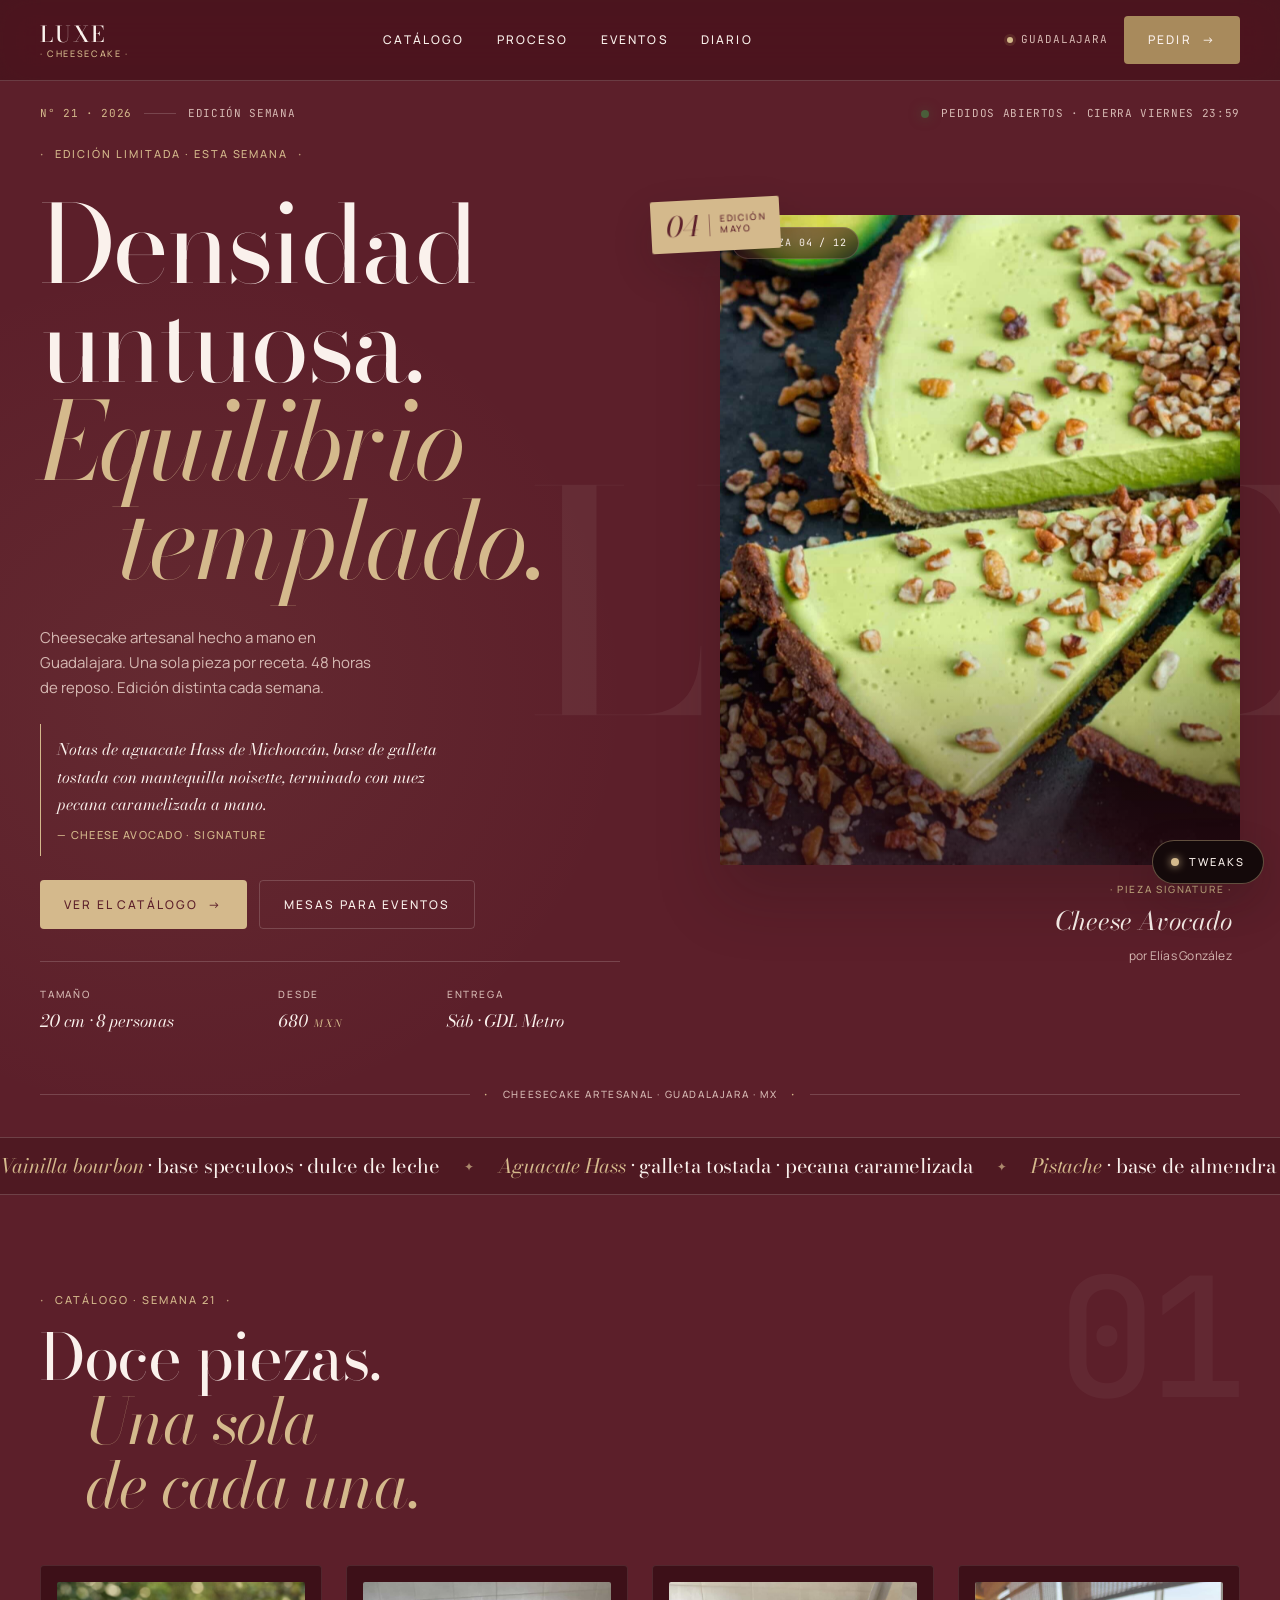
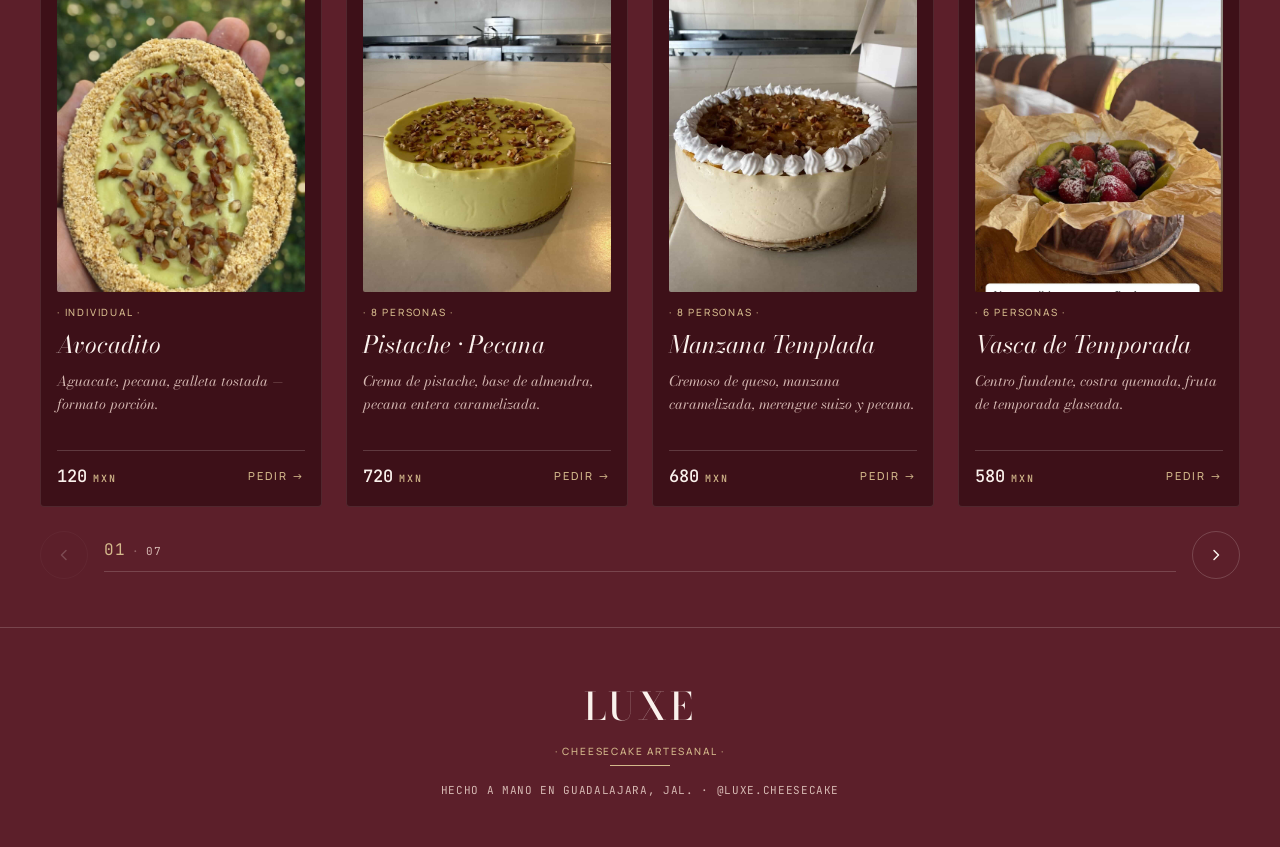
==== commit 50f850cf: "feat: carousel de 7 piezas con flechas, counter mono y barra de progreso - Reemplaza el grid estátic" ====
--- a/index.html
+++ b/index.html
@@ -222,58 +222,124 @@
     </h2>
   </header>
 
-  <div class="thisweek__grid">
-    <article class="card">
-      <div class="card__img">
-        <img src="assets/avocadito-hand.jpg" alt="Avocadito individual" loading="lazy">
+  <div class="carousel" role="region" aria-label="Catálogo de piezas">
+    <div class="carousel__viewport">
+      <div class="carousel__track">
+
+        <article class="card">
+          <div class="card__img">
+            <img src="assets/avocadito-hand.jpg" alt="Avocadito individual" loading="lazy">
+          </div>
+          <p class="card__cat">· Individual ·</p>
+          <h3 class="card__name"><em>Avocadito</em></h3>
+          <p class="card__note"><em>Aguacate, pecana, galleta tostada — formato porción.</em></p>
+          <div class="card__foot">
+            <span class="price"><span class="price__amount">120</span><span class="price__currency">MXN</span></span>
+            <a href="#" class="card__cta">Pedir →</a>
+          </div>
+        </article>
+
+        <article class="card">
+          <div class="card__img">
+            <img src="assets/pistache.jpg" alt="Cheesecake de pistache con pecana" loading="lazy">
+          </div>
+          <p class="card__cat">· 8 personas ·</p>
+          <h3 class="card__name"><em>Pistache · Pecana</em></h3>
+          <p class="card__note"><em>Crema de pistache, base de almendra, pecana entera caramelizada.</em></p>
+          <div class="card__foot">
+            <span class="price"><span class="price__amount">720</span><span class="price__currency">MXN</span></span>
+            <a href="#" class="card__cta">Pedir →</a>
+          </div>
+        </article>
+
+        <article class="card">
+          <div class="card__img">
+            <img src="assets/merengue-caramelo.jpg" alt="Cheesecake Manzana Templada" loading="lazy">
+          </div>
+          <p class="card__cat">· 8 personas ·</p>
+          <h3 class="card__name"><em>Manzana Templada</em></h3>
+          <p class="card__note"><em>Cremoso de queso, manzana caramelizada, merengue suizo y pecana.</em></p>
+          <div class="card__foot">
+            <span class="price"><span class="price__amount">680</span><span class="price__currency">MXN</span></span>
+            <a href="#" class="card__cta">Pedir →</a>
+          </div>
+        </article>
+
+        <article class="card">
+          <div class="card__img">
+            <img src="assets/tarta-vasca.jpg" alt="Vasca de Temporada con fruta glaseada" loading="lazy">
+          </div>
+          <p class="card__cat">· 6 personas ·</p>
+          <h3 class="card__name"><em>Vasca de Temporada</em></h3>
+          <p class="card__note"><em>Centro fundente, costra quemada, fruta de temporada glaseada.</em></p>
+          <div class="card__foot">
+            <span class="price"><span class="price__amount">580</span><span class="price__currency">MXN</span></span>
+            <a href="#" class="card__cta">Pedir →</a>
+          </div>
+        </article>
+
+        <article class="card">
+          <div class="card__img">
+            <img src="assets/corazon.jpg" alt="Cheesecake Corazón — edición especial" loading="lazy">
+          </div>
+          <p class="card__cat">· Edición especial ·</p>
+          <h3 class="card__name"><em>Corazón</em></h3>
+          <p class="card__note"><em>Notas de chocolate negro, base de galleta oreo, terminado con merengue, fresa y pecana tostada.</em></p>
+          <div class="card__foot">
+            <span class="price"><span class="price__amount">720</span><span class="price__currency">MXN</span></span>
+            <a href="#" class="card__cta">Pedir →</a>
+          </div>
+        </article>
+
+        <article class="card">
+          <div class="card__img">
+            <img src="assets/limon.jpg" alt="Cheesecake Limón Persa" loading="lazy">
+          </div>
+          <p class="card__cat">· 8 personas ·</p>
+          <h3 class="card__name"><em>Limón Persa</em></h3>
+          <p class="card__note"><em>Notas de limón persa fresco, base de galleta cremosa tostada, terminado con zeste vivo.</em></p>
+          <div class="card__foot">
+            <span class="price"><span class="price__amount">640</span><span class="price__currency">MXN</span></span>
+            <a href="#" class="card__cta">Pedir →</a>
+          </div>
+        </article>
+
+        <article class="card">
+          <div class="card__img">
+            <img src="assets/proximamente.jpg" alt="Próxima pieza — Avocado Shell" loading="lazy">
+          </div>
+          <p class="card__cat">· Próximamente ·</p>
+          <h3 class="card__name"><em>Avocado Shell</em></h3>
+          <p class="card__note"><em>El clásico en formato sorpresa. Servido en su cáscara natural. Revelación la próxima semana.</em></p>
+          <div class="card__foot">
+            <span class="price" style="opacity:0.45"><span class="price__amount">—</span></span>
+            <a href="#" class="card__cta">Notificarme →</a>
+          </div>
+        </article>
+
       </div>
-      <p class="card__cat">· Individual ·</p>
-      <h3 class="card__name"><em>Avocadito</em></h3>
-      <p class="card__note"><em>Aguacate, pecana, galleta tostada — formato porción.</em></p>
-      <div class="card__foot">
-        <span class="price"><span class="price__amount">120</span><span class="price__currency">MXN</span></span>
-        <a href="#" class="card__cta">Pedir →</a>
+    </div>
+
+    <div class="carousel__controls">
+      <button class="carousel__btn carousel__btn--prev" aria-label="Pieza anterior" disabled>
+        <svg width="18" height="18" viewBox="0 0 18 18" fill="none" aria-hidden="true">
+          <path d="M11 13.5L6.5 9L11 4.5" stroke="currentColor" stroke-width="1.5" stroke-linecap="round" stroke-linejoin="round"/>
+        </svg>
+      </button>
+      <div class="carousel__info">
+        <div class="carousel__counter" aria-live="polite" aria-atomic="true">
+          <span class="carousel__counter-current">01</span>
+          <span class="carousel__counter-sep">·</span>
+          <span class="carousel__counter-total">07</span>
+        </div>
+        <div class="carousel__bar"><div class="carousel__bar-fill"></div></div>
       </div>
-    </article>
-
-    <article class="card">
-      <div class="card__img">
-        <img src="assets/pistache.jpg" alt="Cheesecake de pistache con pecana" loading="lazy">
-      </div>
-      <p class="card__cat">· 8 personas ·</p>
-      <h3 class="card__name"><em>Pistache · Pecana</em></h3>
-      <p class="card__note"><em>Crema de pistache, base de almendra, pecana entera caramelizada.</em></p>
-      <div class="card__foot">
-        <span class="price"><span class="price__amount">720</span><span class="price__currency">MXN</span></span>
-        <a href="#" class="card__cta">Pedir →</a>
-      </div>
-    </article>
-
-    <article class="card">
-      <div class="card__img">
-        <img src="assets/merengue-caramelo.jpg" alt="Cheesecake con merengue y caramelo" loading="lazy">
-      </div>
-      <p class="card__cat">· 8 personas ·</p>
-      <h3 class="card__name"><em>Manzana Templada</em></h3>
-      <p class="card__note"><em>Cremoso de queso, manzana caramelizada, merengue suizo y pecana.</em></p>
-      <div class="card__foot">
-        <span class="price"><span class="price__amount">680</span><span class="price__currency">MXN</span></span>
-        <a href="#" class="card__cta">Pedir →</a>
-      </div>
-    </article>
-
-    <article class="card">
-      <div class="card__img">
-        <img src="assets/tarta-vasca.jpg" alt="Tarta vasca con fresa y kiwi" loading="lazy">
-      </div>
-      <p class="card__cat">· 6 personas ·</p>
-      <h3 class="card__name"><em>Vasca de Temporada</em></h3>
-      <p class="card__note"><em>Centro fundente, costra quemada, fruta de temporada glaseada.</em></p>
-      <div class="card__foot">
-        <span class="price"><span class="price__amount">580</span><span class="price__currency">MXN</span></span>
-        <a href="#" class="card__cta">Pedir →</a>
-      </div>
-    </article>
+      <button class="carousel__btn carousel__btn--next" aria-label="Pieza siguiente">
+        <svg width="18" height="18" viewBox="0 0 18 18" fill="none" aria-hidden="true">
+          <path d="M7 4.5L11.5 9L7 13.5" stroke="currentColor" stroke-width="1.5" stroke-linecap="round" stroke-linejoin="round"/>
+        </svg>
+      </button>
+    </div>
   </div>
 </section>
 
--- a/hero.css
+++ b/hero.css
@@ -269,23 +269,26 @@
 /* WATERMARK wordmark */
 .hero__watermark {
   position: absolute;
-  inset: auto 0 -8vw 0;
-  text-align: center;
-  font-family: var(--font-display);
-  font-weight: 500;
-  font-size: clamp(180px, 30vw, 460px);
+  top: 50%;
+  right: -0.04em;
+  left: auto;
+  transform: translateY(-52%);
+  text-align: right;
+  font-family: var(--font-display);
+  font-weight: 500;
+  font-size: clamp(140px, 24vw, 400px);
   letter-spacing: -0.03em;
-  line-height: 0.7;
-  color: var(--hero-fg);
-  opacity: 0.035;
+  line-height: 0.85;
+  color: var(--hero-fg);
+  opacity: 0.04;
   pointer-events: none;
-  z-index: -1;
+  z-index: 0;
   user-select: none;
   will-change: transform;
   transition: opacity var(--duration-slow) var(--ease-out);
 }
-body[data-mode="blush"] .hero__watermark { opacity: 0.06; }
-body[data-mode="wine"] .hero__watermark { opacity: 0.055; }
+body[data-mode="blush"] .hero__watermark { opacity: 0.07; }
+body[data-mode="wine"] .hero__watermark { opacity: 0.06; }
 
 /* RAILS (left + right floating meta) */
 .hero__rail,
@@ -333,7 +336,7 @@
   gap: clamp(2rem, 5vw, 5rem);
   align-items: center;
   min-height: calc(100svh - 200px);
-  padding-top: var(--space-7);
+  padding-top: var(--space-4);
 }
 
 @media (max-width: 900px) {
@@ -736,16 +739,103 @@
   color: var(--hero-accent);
 }
 
-.thisweek__grid {
+/* ============================================================
+   CAROUSEL — reemplaza el grid estático de cuatro columnas
+============================================================ */
+.carousel {
+  display: flex;
+  flex-direction: column;
+  gap: var(--space-5);
+}
+.carousel__viewport {
+  overflow: hidden;
+  width: 100%;
+}
+.carousel__track {
+  display: flex;
+  gap: var(--space-5);
+  transition: transform 520ms var(--ease-out);
+  will-change: transform;
+}
+
+/* 4 cards en desktop */
+.carousel__track .card {
+  flex: 0 0 calc(25% - 18px);
+  min-width: 0;
+  margin-top: 0 !important;
+}
+@media (max-width: 1100px) {
+  .carousel__track .card { flex: 0 0 calc(50% - 12px); }
+}
+@media (max-width: 600px) {
+  .carousel__track .card { flex: 0 0 calc(86% - 10px); }
+}
+
+/* Barra de controles: prev — counter/bar — next */
+.carousel__controls {
   display: grid;
-  grid-template-columns: repeat(4, 1fr);
-  gap: var(--space-5);
-}
-@media (max-width: 1100px) {
-  .thisweek__grid { grid-template-columns: repeat(2, 1fr); }
-}
-@media (max-width: 600px) {
-  .thisweek__grid { grid-template-columns: 1fr; }
+  grid-template-columns: auto 1fr auto;
+  align-items: center;
+  gap: var(--space-4);
+}
+
+/* Flechas */
+.carousel__btn {
+  width: 48px;
+  height: 48px;
+  border-radius: 50%;
+  display: grid;
+  place-items: center;
+  background: transparent;
+  border: 1px solid var(--hero-rule);
+  color: var(--hero-fg);
+  cursor: pointer;
+  flex-shrink: 0;
+  transition:
+    background var(--duration-base) var(--ease-out),
+    border-color var(--duration-base) var(--ease-out),
+    color var(--duration-base) var(--ease-out),
+    opacity var(--duration-base) var(--ease-out);
+}
+.carousel__btn svg { display: block; }
+.carousel__btn:not(:disabled):hover {
+  background: var(--hero-accent);
+  border-color: var(--hero-accent);
+  color: var(--hero-bg);
+}
+.carousel__btn:disabled { opacity: 0.2; cursor: default; }
+
+/* Counter + progress bar */
+.carousel__info {
+  display: flex;
+  flex-direction: column;
+  gap: var(--space-2);
+}
+.carousel__counter {
+  font-family: var(--font-mono);
+  font-size: 11px;
+  letter-spacing: 0.1em;
+  text-transform: uppercase;
+  color: var(--hero-fg-soft);
+  display: flex;
+  align-items: baseline;
+  gap: 6px;
+}
+.carousel__counter-current {
+  font-size: var(--text-base);
+  color: var(--hero-accent);
+}
+.carousel__counter-sep { opacity: 0.45; }
+.carousel__bar {
+  height: 1px;
+  background: var(--hero-rule);
+  overflow: hidden;
+}
+.carousel__bar-fill {
+  height: 100%;
+  width: 0%;
+  background: var(--hero-accent);
+  transition: width 400ms var(--ease-out);
 }
 
 .card {
@@ -763,6 +853,7 @@
   transform: translateY(-2px);
   border-color: var(--hero-accent);
 }
+.carousel .card:hover { transform: none; }
 .card__img {
   aspect-ratio: 4/5;
   overflow: hidden;
@@ -1096,14 +1187,10 @@
 .hero__grid,
 .hero__copy,
 .hero__photo,
-.hero__floor,
-.hero__rail,
-.hero__status,
-.hero__watermark {
+.hero__floor {
   position: relative;
   z-index: 1;
 }
-.hero__watermark { z-index: 0; }
 
 
 /* ============================================================
@@ -1139,16 +1226,8 @@
 
 
 /* ============================================================
-   CATALOG CARDS — stagger editorial + scroll-reveal
-   Even cards bajan 48px → rompe la cuadrícula simétrica
-============================================================ */
-@media (min-width: 901px) {
-  .thisweek__grid .card:nth-child(2),
-  .thisweek__grid .card:nth-child(4) {
-    margin-top: 48px;
-  }
-}
-
+   CATALOG CARDS — scroll-reveal
+============================================================ */
 /* Scroll-reveal — solo activo cuando JS cargó (.js-ready en body) */
 .js-ready .card {
   --reveal-delay: 0ms;
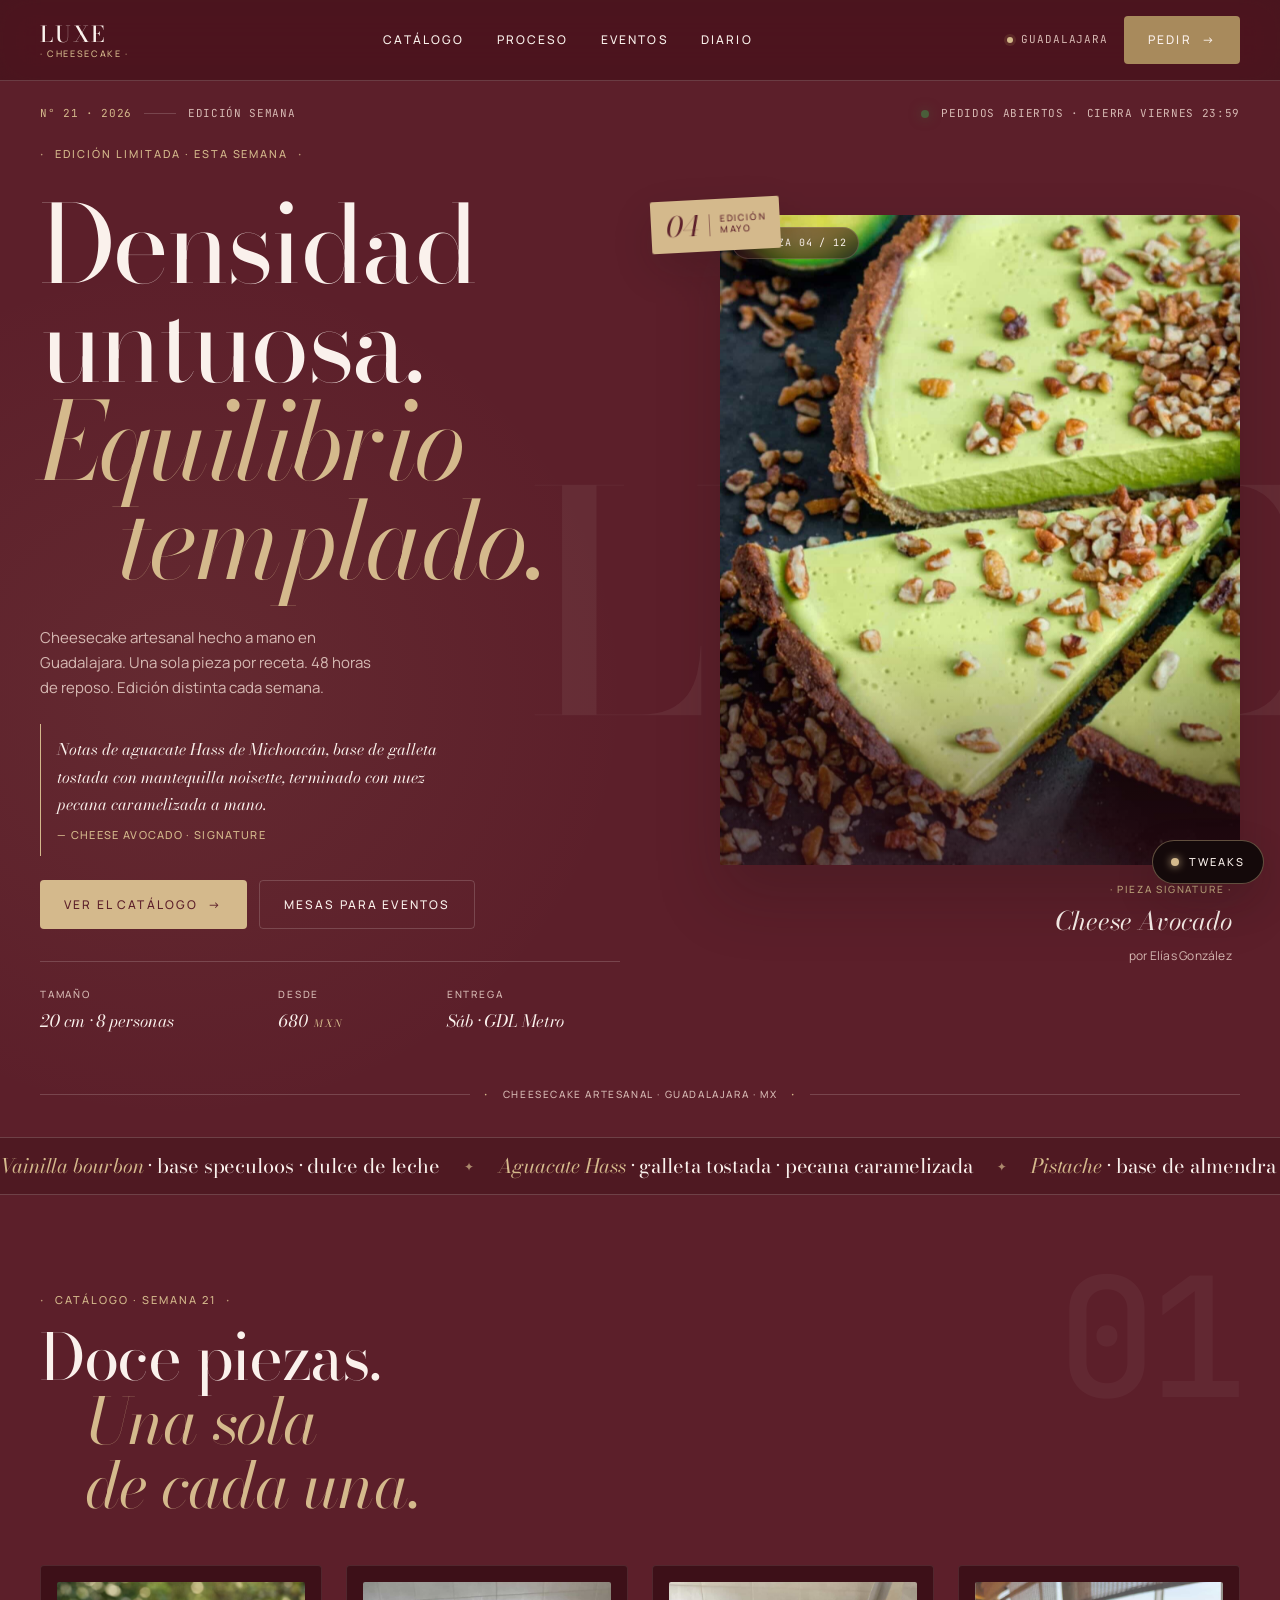
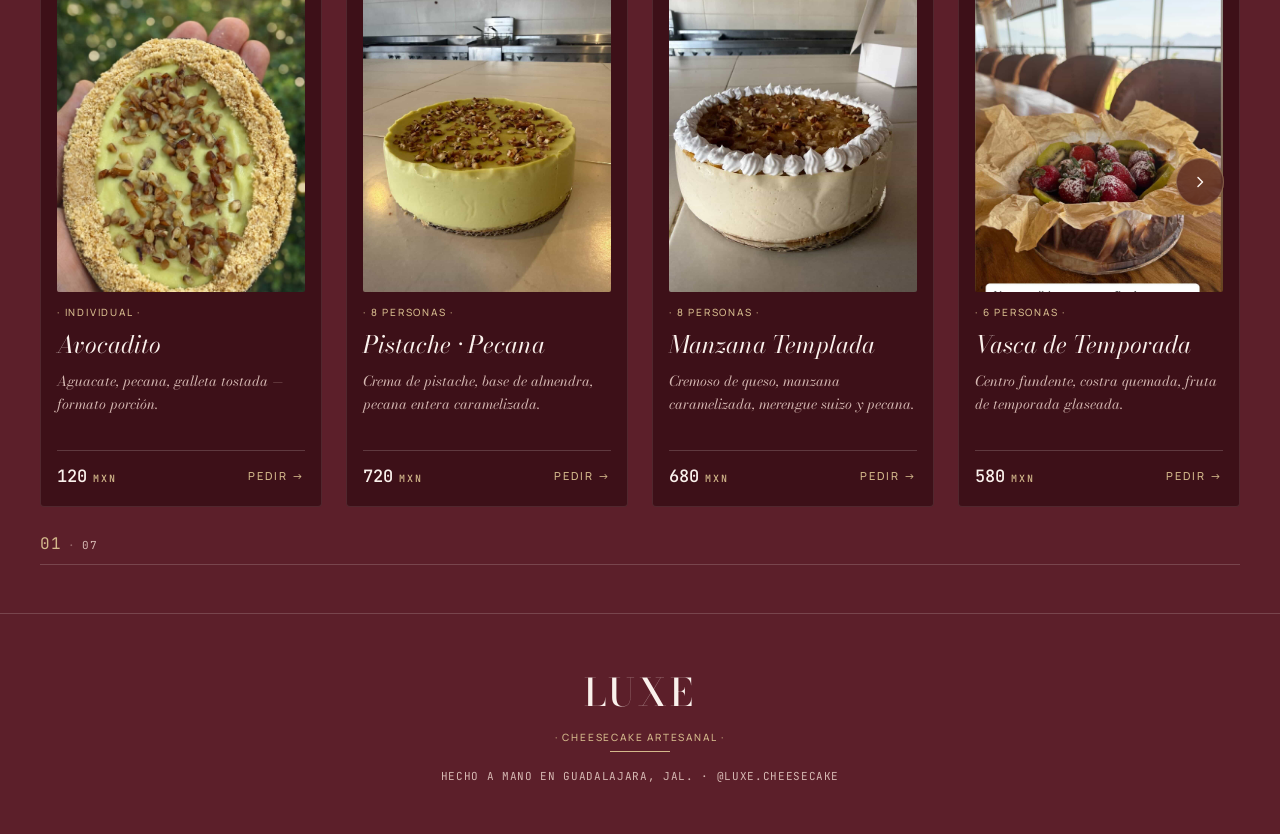
==== commit 9f47f0f6: "fix: flechas del carousel flotantes sobre las fotos - Mueve carousel__btn--prev/next al interior de " ====
--- a/index.html
+++ b/index.html
@@ -224,108 +224,113 @@
 
   <div class="carousel" role="region" aria-label="Catálogo de piezas">
     <div class="carousel__viewport">
-      <div class="carousel__track">
-
-        <article class="card">
-          <div class="card__img">
-            <img src="assets/avocadito-hand.jpg" alt="Avocadito individual" loading="lazy">
-          </div>
-          <p class="card__cat">· Individual ·</p>
-          <h3 class="card__name"><em>Avocadito</em></h3>
-          <p class="card__note"><em>Aguacate, pecana, galleta tostada — formato porción.</em></p>
-          <div class="card__foot">
-            <span class="price"><span class="price__amount">120</span><span class="price__currency">MXN</span></span>
-            <a href="#" class="card__cta">Pedir →</a>
-          </div>
-        </article>
-
-        <article class="card">
-          <div class="card__img">
-            <img src="assets/pistache.jpg" alt="Cheesecake de pistache con pecana" loading="lazy">
-          </div>
-          <p class="card__cat">· 8 personas ·</p>
-          <h3 class="card__name"><em>Pistache · Pecana</em></h3>
-          <p class="card__note"><em>Crema de pistache, base de almendra, pecana entera caramelizada.</em></p>
-          <div class="card__foot">
-            <span class="price"><span class="price__amount">720</span><span class="price__currency">MXN</span></span>
-            <a href="#" class="card__cta">Pedir →</a>
-          </div>
-        </article>
-
-        <article class="card">
-          <div class="card__img">
-            <img src="assets/merengue-caramelo.jpg" alt="Cheesecake Manzana Templada" loading="lazy">
-          </div>
-          <p class="card__cat">· 8 personas ·</p>
-          <h3 class="card__name"><em>Manzana Templada</em></h3>
-          <p class="card__note"><em>Cremoso de queso, manzana caramelizada, merengue suizo y pecana.</em></p>
-          <div class="card__foot">
-            <span class="price"><span class="price__amount">680</span><span class="price__currency">MXN</span></span>
-            <a href="#" class="card__cta">Pedir →</a>
-          </div>
-        </article>
-
-        <article class="card">
-          <div class="card__img">
-            <img src="assets/tarta-vasca.jpg" alt="Vasca de Temporada con fruta glaseada" loading="lazy">
-          </div>
-          <p class="card__cat">· 6 personas ·</p>
-          <h3 class="card__name"><em>Vasca de Temporada</em></h3>
-          <p class="card__note"><em>Centro fundente, costra quemada, fruta de temporada glaseada.</em></p>
-          <div class="card__foot">
-            <span class="price"><span class="price__amount">580</span><span class="price__currency">MXN</span></span>
-            <a href="#" class="card__cta">Pedir →</a>
-          </div>
-        </article>
-
-        <article class="card">
-          <div class="card__img">
-            <img src="assets/corazon.jpg" alt="Cheesecake Corazón — edición especial" loading="lazy">
-          </div>
-          <p class="card__cat">· Edición especial ·</p>
-          <h3 class="card__name"><em>Corazón</em></h3>
-          <p class="card__note"><em>Notas de chocolate negro, base de galleta oreo, terminado con merengue, fresa y pecana tostada.</em></p>
-          <div class="card__foot">
-            <span class="price"><span class="price__amount">720</span><span class="price__currency">MXN</span></span>
-            <a href="#" class="card__cta">Pedir →</a>
-          </div>
-        </article>
-
-        <article class="card">
-          <div class="card__img">
-            <img src="assets/limon.jpg" alt="Cheesecake Limón Persa" loading="lazy">
-          </div>
-          <p class="card__cat">· 8 personas ·</p>
-          <h3 class="card__name"><em>Limón Persa</em></h3>
-          <p class="card__note"><em>Notas de limón persa fresco, base de galleta cremosa tostada, terminado con zeste vivo.</em></p>
-          <div class="card__foot">
-            <span class="price"><span class="price__amount">640</span><span class="price__currency">MXN</span></span>
-            <a href="#" class="card__cta">Pedir →</a>
-          </div>
-        </article>
-
-        <article class="card">
-          <div class="card__img">
-            <img src="assets/proximamente.jpg" alt="Próxima pieza — Avocado Shell" loading="lazy">
-          </div>
-          <p class="card__cat">· Próximamente ·</p>
-          <h3 class="card__name"><em>Avocado Shell</em></h3>
-          <p class="card__note"><em>El clásico en formato sorpresa. Servido en su cáscara natural. Revelación la próxima semana.</em></p>
-          <div class="card__foot">
-            <span class="price" style="opacity:0.45"><span class="price__amount">—</span></span>
-            <a href="#" class="card__cta">Notificarme →</a>
-          </div>
-        </article>
-
-      </div>
-    </div>
-
-    <div class="carousel__controls">
       <button class="carousel__btn carousel__btn--prev" aria-label="Pieza anterior" disabled>
         <svg width="18" height="18" viewBox="0 0 18 18" fill="none" aria-hidden="true">
           <path d="M11 13.5L6.5 9L11 4.5" stroke="currentColor" stroke-width="1.5" stroke-linecap="round" stroke-linejoin="round"/>
         </svg>
       </button>
+      <div class="carousel__track">
+
+        <article class="card">
+          <div class="card__img">
+            <img src="assets/avocadito-hand.jpg" alt="Avocadito individual" loading="lazy">
+          </div>
+          <p class="card__cat">· Individual ·</p>
+          <h3 class="card__name"><em>Avocadito</em></h3>
+          <p class="card__note"><em>Aguacate, pecana, galleta tostada — formato porción.</em></p>
+          <div class="card__foot">
+            <span class="price"><span class="price__amount">120</span><span class="price__currency">MXN</span></span>
+            <a href="#" class="card__cta">Pedir →</a>
+          </div>
+        </article>
+
+        <article class="card">
+          <div class="card__img">
+            <img src="assets/pistache.jpg" alt="Cheesecake de pistache con pecana" loading="lazy">
+          </div>
+          <p class="card__cat">· 8 personas ·</p>
+          <h3 class="card__name"><em>Pistache · Pecana</em></h3>
+          <p class="card__note"><em>Crema de pistache, base de almendra, pecana entera caramelizada.</em></p>
+          <div class="card__foot">
+            <span class="price"><span class="price__amount">720</span><span class="price__currency">MXN</span></span>
+            <a href="#" class="card__cta">Pedir →</a>
+          </div>
+        </article>
+
+        <article class="card">
+          <div class="card__img">
+            <img src="assets/merengue-caramelo.jpg" alt="Cheesecake Manzana Templada" loading="lazy">
+          </div>
+          <p class="card__cat">· 8 personas ·</p>
+          <h3 class="card__name"><em>Manzana Templada</em></h3>
+          <p class="card__note"><em>Cremoso de queso, manzana caramelizada, merengue suizo y pecana.</em></p>
+          <div class="card__foot">
+            <span class="price"><span class="price__amount">680</span><span class="price__currency">MXN</span></span>
+            <a href="#" class="card__cta">Pedir →</a>
+          </div>
+        </article>
+
+        <article class="card">
+          <div class="card__img">
+            <img src="assets/tarta-vasca.jpg" alt="Vasca de Temporada con fruta glaseada" loading="lazy">
+          </div>
+          <p class="card__cat">· 6 personas ·</p>
+          <h3 class="card__name"><em>Vasca de Temporada</em></h3>
+          <p class="card__note"><em>Centro fundente, costra quemada, fruta de temporada glaseada.</em></p>
+          <div class="card__foot">
+            <span class="price"><span class="price__amount">580</span><span class="price__currency">MXN</span></span>
+            <a href="#" class="card__cta">Pedir →</a>
+          </div>
+        </article>
+
+        <article class="card">
+          <div class="card__img">
+            <img src="assets/corazon.jpg" alt="Cheesecake Corazón — edición especial" loading="lazy">
+          </div>
+          <p class="card__cat">· Edición especial ·</p>
+          <h3 class="card__name"><em>Corazón</em></h3>
+          <p class="card__note"><em>Notas de chocolate negro, base de galleta oreo, terminado con merengue, fresa y pecana tostada.</em></p>
+          <div class="card__foot">
+            <span class="price"><span class="price__amount">720</span><span class="price__currency">MXN</span></span>
+            <a href="#" class="card__cta">Pedir →</a>
+          </div>
+        </article>
+
+        <article class="card">
+          <div class="card__img">
+            <img src="assets/limon.jpg" alt="Cheesecake Limón Persa" loading="lazy">
+          </div>
+          <p class="card__cat">· 8 personas ·</p>
+          <h3 class="card__name"><em>Limón Persa</em></h3>
+          <p class="card__note"><em>Notas de limón persa fresco, base de galleta cremosa tostada, terminado con zeste vivo.</em></p>
+          <div class="card__foot">
+            <span class="price"><span class="price__amount">640</span><span class="price__currency">MXN</span></span>
+            <a href="#" class="card__cta">Pedir →</a>
+          </div>
+        </article>
+
+        <article class="card">
+          <div class="card__img">
+            <img src="assets/proximamente.jpg" alt="Próxima pieza — Avocado Shell" loading="lazy">
+          </div>
+          <p class="card__cat">· Próximamente ·</p>
+          <h3 class="card__name"><em>Avocado Shell</em></h3>
+          <p class="card__note"><em>El clásico en formato sorpresa. Servido en su cáscara natural. Revelación la próxima semana.</em></p>
+          <div class="card__foot">
+            <span class="price" style="opacity:0.45"><span class="price__amount">—</span></span>
+            <a href="#" class="card__cta">Notificarme →</a>
+          </div>
+        </article>
+
+      </div>
+      <button class="carousel__btn carousel__btn--next" aria-label="Pieza siguiente">
+        <svg width="18" height="18" viewBox="0 0 18 18" fill="none" aria-hidden="true">
+          <path d="M7 4.5L11.5 9L7 13.5" stroke="currentColor" stroke-width="1.5" stroke-linecap="round" stroke-linejoin="round"/>
+        </svg>
+      </button>
+    </div>
+
+    <div class="carousel__controls">
       <div class="carousel__info">
         <div class="carousel__counter" aria-live="polite" aria-atomic="true">
           <span class="carousel__counter-current">01</span>
@@ -334,11 +339,6 @@
         </div>
         <div class="carousel__bar"><div class="carousel__bar-fill"></div></div>
       </div>
-      <button class="carousel__btn carousel__btn--next" aria-label="Pieza siguiente">
-        <svg width="18" height="18" viewBox="0 0 18 18" fill="none" aria-hidden="true">
-          <path d="M7 4.5L11.5 9L7 13.5" stroke="currentColor" stroke-width="1.5" stroke-linecap="round" stroke-linejoin="round"/>
-        </svg>
-      </button>
     </div>
   </div>
 </section>
--- a/hero.css
+++ b/hero.css
@@ -748,6 +748,7 @@
   gap: var(--space-5);
 }
 .carousel__viewport {
+  position: relative;
   overflow: hidden;
   width: 100%;
 }
@@ -771,39 +772,56 @@
   .carousel__track .card { flex: 0 0 calc(86% - 10px); }
 }
 
-/* Barra de controles: prev — counter/bar — next */
+/* Barra inferior: solo counter + barra de progreso */
 .carousel__controls {
-  display: grid;
-  grid-template-columns: auto 1fr auto;
-  align-items: center;
-  gap: var(--space-4);
-}
-
-/* Flechas */
+  display: flex;
+  align-items: center;
+}
+.carousel__info { width: 100%; }
+
+/* Flechas — flotantes sobre las fotos */
 .carousel__btn {
+  position: absolute;
+  top: 40%;
+  transform: translateY(-50%);
+  z-index: 10;
   width: 48px;
   height: 48px;
   border-radius: 50%;
   display: grid;
   place-items: center;
-  background: transparent;
-  border: 1px solid var(--hero-rule);
+  background: rgba(var(--hero-tint), 0.65);
+  backdrop-filter: blur(12px) saturate(120%);
+  -webkit-backdrop-filter: blur(12px) saturate(120%);
+  border: 1px solid rgba(212, 185, 140, 0.35);
   color: var(--hero-fg);
   cursor: pointer;
-  flex-shrink: 0;
   transition:
     background var(--duration-base) var(--ease-out),
     border-color var(--duration-base) var(--ease-out),
     color var(--duration-base) var(--ease-out),
-    opacity var(--duration-base) var(--ease-out);
+    opacity var(--duration-base) var(--ease-out),
+    transform var(--duration-base) var(--ease-out);
 }
 .carousel__btn svg { display: block; }
+.carousel__btn--prev {
+  left: var(--space-4);
+  transform: translateY(-50%);
+}
+.carousel__btn--next {
+  right: var(--space-4);
+  transform: translateY(-50%);
+}
 .carousel__btn:not(:disabled):hover {
   background: var(--hero-accent);
   border-color: var(--hero-accent);
-  color: var(--hero-bg);
-}
-.carousel__btn:disabled { opacity: 0.2; cursor: default; }
+  color: var(--rosa-50);
+  transform: translateY(-50%) scale(1.08);
+}
+.carousel__btn:disabled {
+  opacity: 0.18;
+  cursor: default;
+}
 
 /* Counter + progress bar */
 .carousel__info {
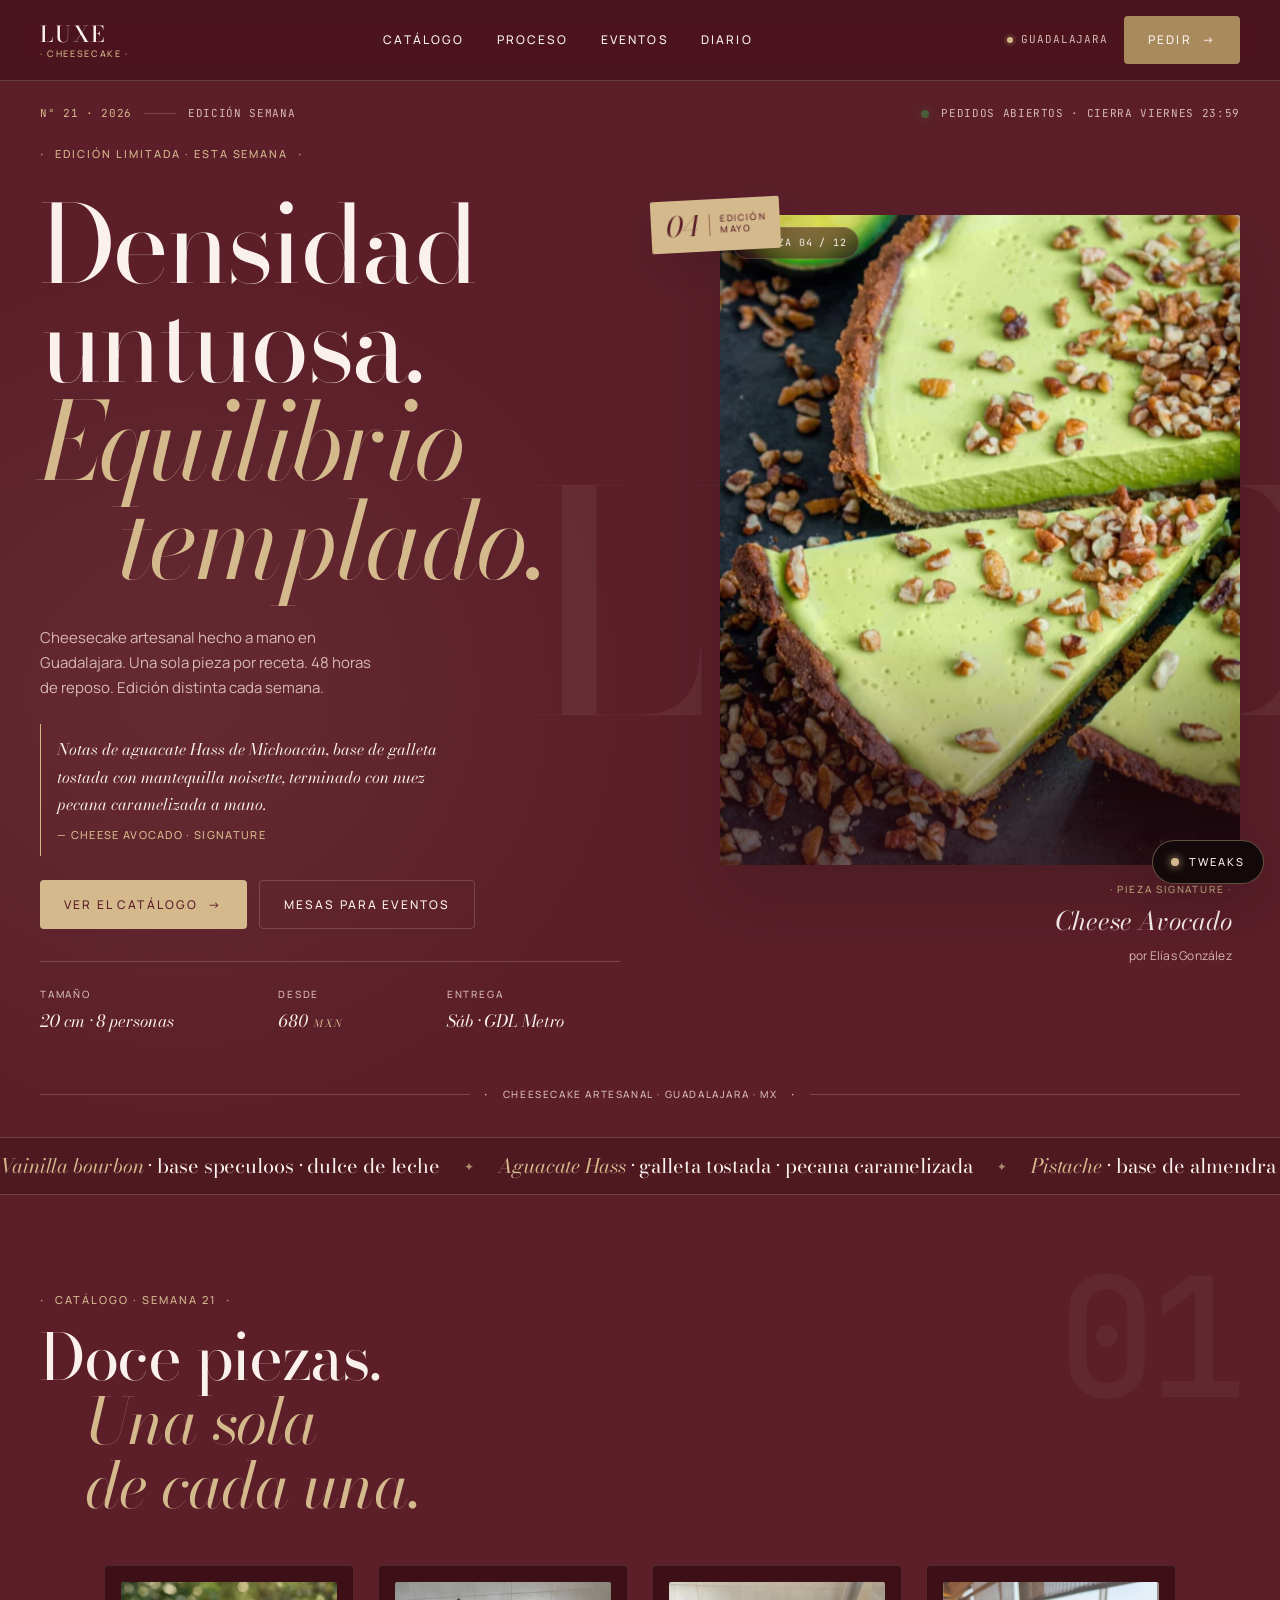
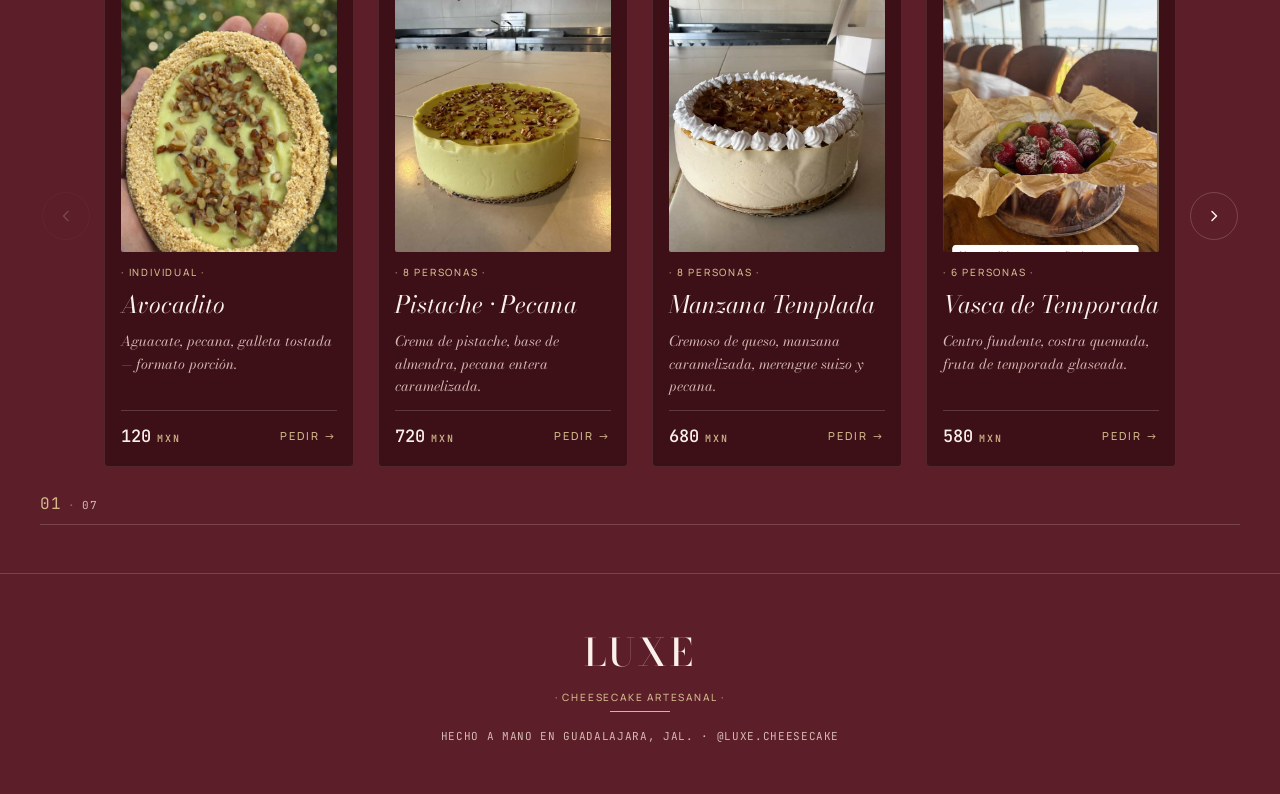
==== commit 14605da6: "fix: flechas del carousel fuera de las fotos, en laterales - Carousel pasa de flex-column a CSS Grid" ====
--- a/index.html
+++ b/index.html
@@ -223,12 +223,13 @@
   </header>
 
   <div class="carousel" role="region" aria-label="Catálogo de piezas">
+    <button class="carousel__btn carousel__btn--prev" aria-label="Pieza anterior" disabled>
+      <svg width="18" height="18" viewBox="0 0 18 18" fill="none" aria-hidden="true">
+        <path d="M11 13.5L6.5 9L11 4.5" stroke="currentColor" stroke-width="1.5" stroke-linecap="round" stroke-linejoin="round"/>
+      </svg>
+    </button>
+
     <div class="carousel__viewport">
-      <button class="carousel__btn carousel__btn--prev" aria-label="Pieza anterior" disabled>
-        <svg width="18" height="18" viewBox="0 0 18 18" fill="none" aria-hidden="true">
-          <path d="M11 13.5L6.5 9L11 4.5" stroke="currentColor" stroke-width="1.5" stroke-linecap="round" stroke-linejoin="round"/>
-        </svg>
-      </button>
       <div class="carousel__track">
 
         <article class="card">
@@ -323,12 +324,13 @@
         </article>
 
       </div>
-      <button class="carousel__btn carousel__btn--next" aria-label="Pieza siguiente">
-        <svg width="18" height="18" viewBox="0 0 18 18" fill="none" aria-hidden="true">
-          <path d="M7 4.5L11.5 9L7 13.5" stroke="currentColor" stroke-width="1.5" stroke-linecap="round" stroke-linejoin="round"/>
-        </svg>
-      </button>
-    </div>
+    </div>
+
+    <button class="carousel__btn carousel__btn--next" aria-label="Pieza siguiente">
+      <svg width="18" height="18" viewBox="0 0 18 18" fill="none" aria-hidden="true">
+        <path d="M7 4.5L11.5 9L7 13.5" stroke="currentColor" stroke-width="1.5" stroke-linecap="round" stroke-linejoin="round"/>
+      </svg>
+    </button>
 
     <div class="carousel__controls">
       <div class="carousel__info">
--- a/hero.css
+++ b/hero.css
@@ -743,15 +743,18 @@
    CAROUSEL — reemplaza el grid estático de cuatro columnas
 ============================================================ */
 .carousel {
-  display: flex;
-  flex-direction: column;
-  gap: var(--space-5);
-}
-.carousel__viewport {
-  position: relative;
-  overflow: hidden;
-  width: 100%;
-}
+  display: grid;
+  grid-template-columns: 52px 1fr 52px;
+  grid-template-rows: auto auto;
+  column-gap: var(--space-3);
+  row-gap: var(--space-5);
+  align-items: center;
+}
+.carousel__btn--prev { grid-column: 1; grid-row: 1; }
+.carousel__viewport  { grid-column: 2; grid-row: 1; overflow: hidden; width: 100%; }
+.carousel__btn--next { grid-column: 3; grid-row: 1; }
+.carousel__controls  { grid-column: 1 / -1; grid-row: 2; display: flex; align-items: center; }
+.carousel__info      { width: 100%; }
 .carousel__track {
   display: flex;
   gap: var(--space-5);
@@ -772,28 +775,16 @@
   .carousel__track .card { flex: 0 0 calc(86% - 10px); }
 }
 
-/* Barra inferior: solo counter + barra de progreso */
-.carousel__controls {
-  display: flex;
-  align-items: center;
-}
-.carousel__info { width: 100%; }
-
-/* Flechas — flotantes sobre las fotos */
+/* Flechas laterales — fuera del viewport, en su propia columna de grid */
 .carousel__btn {
-  position: absolute;
-  top: 40%;
-  transform: translateY(-50%);
-  z-index: 10;
   width: 48px;
   height: 48px;
   border-radius: 50%;
   display: grid;
   place-items: center;
-  background: rgba(var(--hero-tint), 0.65);
-  backdrop-filter: blur(12px) saturate(120%);
-  -webkit-backdrop-filter: blur(12px) saturate(120%);
-  border: 1px solid rgba(212, 185, 140, 0.35);
+  justify-self: center;
+  background: transparent;
+  border: 1px solid var(--hero-rule);
   color: var(--hero-fg);
   cursor: pointer;
   transition:
@@ -804,23 +795,17 @@
     transform var(--duration-base) var(--ease-out);
 }
 .carousel__btn svg { display: block; }
-.carousel__btn--prev {
-  left: var(--space-4);
-  transform: translateY(-50%);
-}
-.carousel__btn--next {
-  right: var(--space-4);
-  transform: translateY(-50%);
-}
 .carousel__btn:not(:disabled):hover {
   background: var(--hero-accent);
   border-color: var(--hero-accent);
   color: var(--rosa-50);
-  transform: translateY(-50%) scale(1.08);
-}
-.carousel__btn:disabled {
-  opacity: 0.18;
-  cursor: default;
+  transform: scale(1.08);
+}
+.carousel__btn:disabled { opacity: 0.18; cursor: default; }
+
+@media (max-width: 600px) {
+  .carousel { grid-template-columns: 40px 1fr 40px; column-gap: var(--space-2); }
+  .carousel__btn { width: 40px; height: 40px; }
 }
 
 /* Counter + progress bar */
